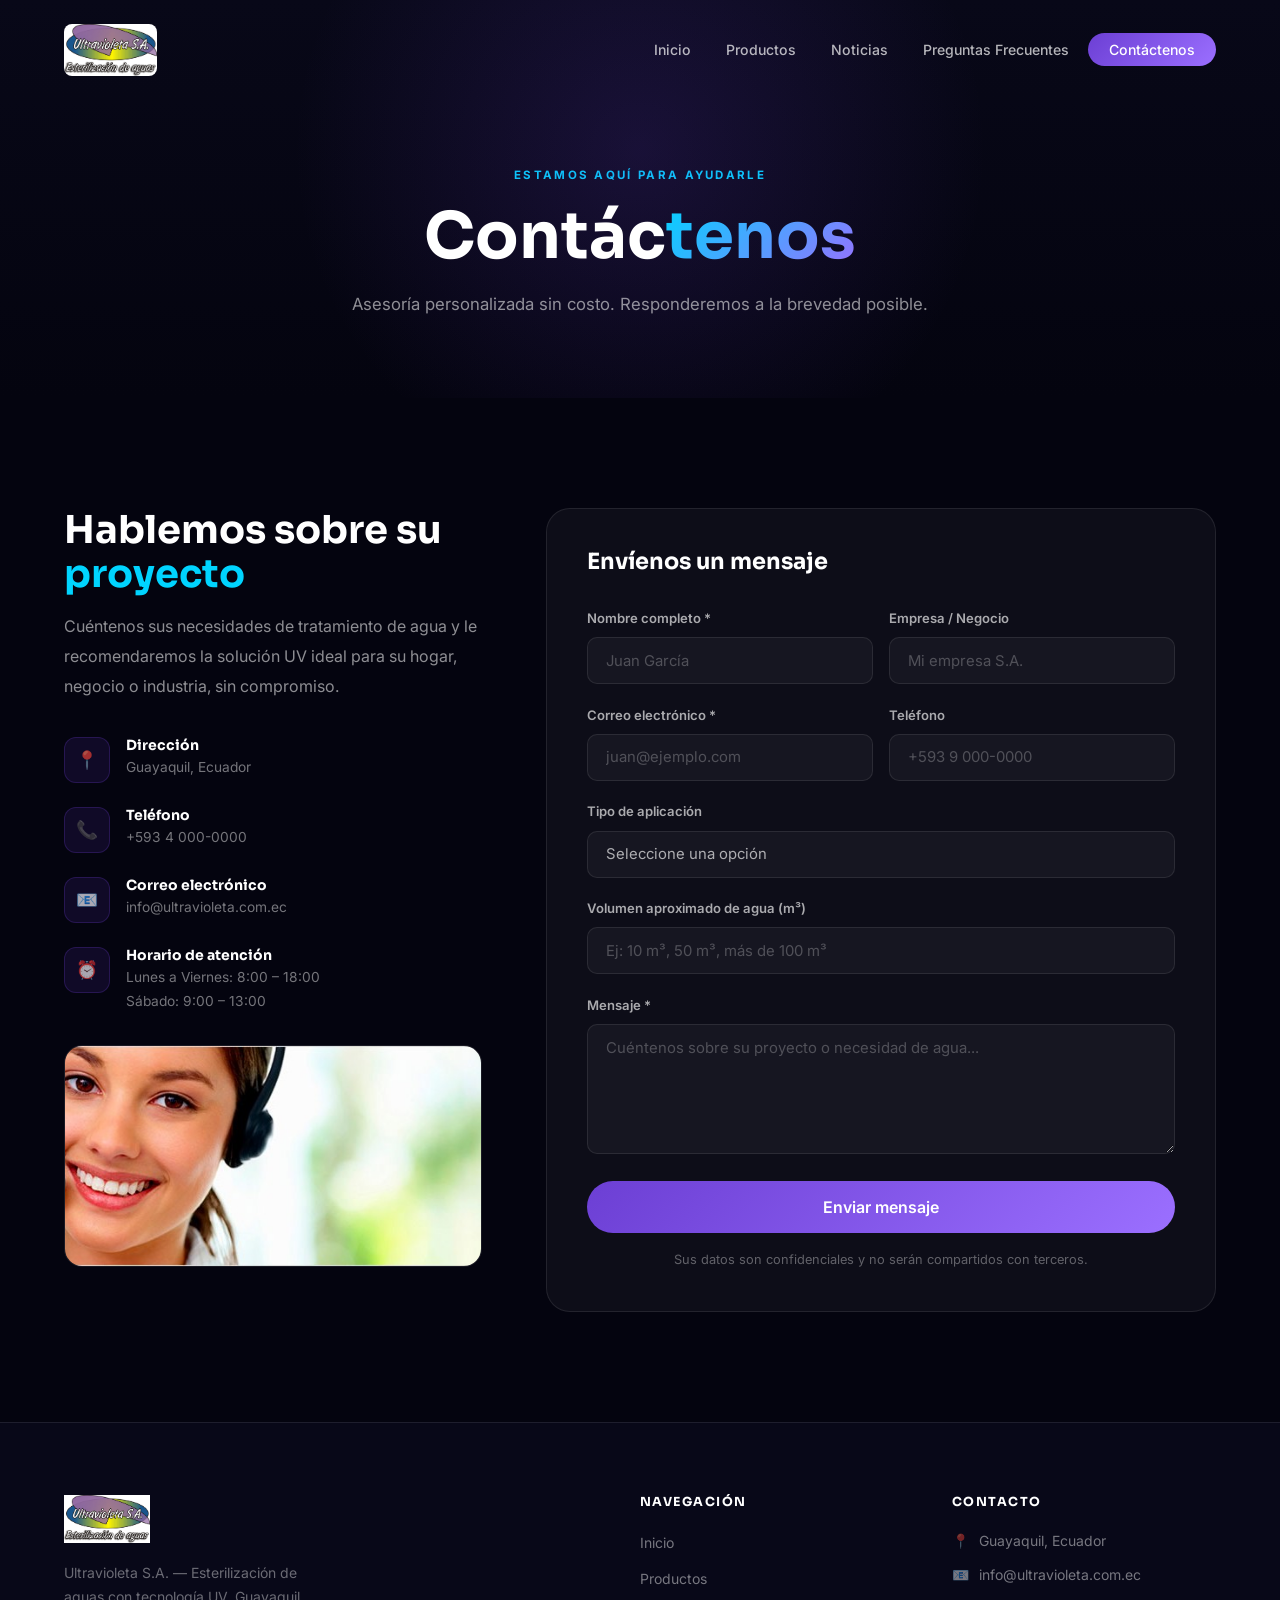
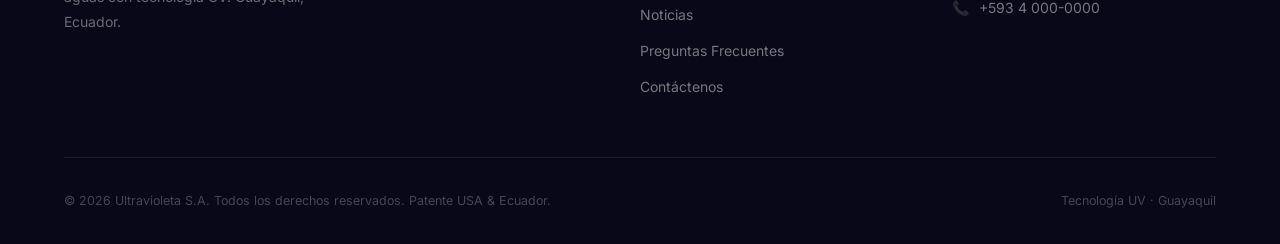
==== contacto.html @ 4f5aa2b0 "Logo: reemplazar gif por LOGO ULTRAVIOLETA.jpeg en todas las páginas" ====
<!DOCTYPE html>
<html lang="es">
<head>
  <meta charset="UTF-8">
  <meta name="viewport" content="width=device-width, initial-scale=1.0">
  <title>Contáctenos — Ultravioleta S.A.</title>
  <meta name="description" content="Contáctenos para asesoría personalizada sobre esterilización UV de aguas. Ultravioleta S.A., Guayaquil, Ecuador.">
  <link rel="preconnect" href="https://fonts.googleapis.com">
  <link rel="preconnect" href="https://fonts.gstatic.com" crossorigin>
  <link href="https://fonts.googleapis.com/css2?family=Sora:wght@300;400;600;700;800&family=Inter:wght@300;400;500;600&display=swap" rel="stylesheet">
  <link rel="stylesheet" href="css/estilos.css">
</head>
<body>

  <!-- NAVBAR -->
  <nav class="navbar" id="navbar">
    <div class="nav-inner">
      <a href="index.html" class="nav-logo">
        <img src="imagenes/LOGO ULTRAVIOLETA.jpeg" alt="Ultravioleta S.A.">
      </a>
      <button class="hamburguesa" id="hamburguesa" aria-label="Abrir menú">
        <span></span><span></span><span></span>
      </button>
      <ul class="nav-links" id="nav-links">
        <li><a href="index.html">Inicio</a></li>
        <li><a href="productos.html">Productos</a></li>
        <li><a href="noticias.html">Noticias</a></li>
        <li><a href="preguntas-frecuentes.html">Preguntas Frecuentes</a></li>
        <li><a href="contacto.html" class="nav-cta">Contáctenos</a></li>
      </ul>
    </div>
  </nav>

  <!-- ENCABEZADO -->
  <header class="encabezado-pagina">
    <span class="etiqueta">Estamos aquí para ayudarle</span>
    <h1>Contác<span class="acento-uv">tenos</span></h1>
    <p>Asesoría personalizada sin costo. Responderemos a la brevedad posible.</p>
  </header>

  <!-- CONTACTO -->
  <section class="seccion-pad" style="background:var(--negro);">
    <div class="contenedor">
      <div class="grid-contacto">

        <!-- Info de contacto -->
        <div class="info-contacto revelar-izq">
          <h2>Hablemos sobre su<br><span class="acento">proyecto</span></h2>
          <p>
            Cuéntenos sus necesidades de tratamiento de agua y le recomendaremos
            la solución UV ideal para su hogar, negocio o industria, sin compromiso.
          </p>

          <div class="dato-contacto">
            <div class="dato-icono">📍</div>
            <div class="dato-texto">
              <h4>Dirección</h4>
              <p>Guayaquil, Ecuador</p>
            </div>
          </div>

          <div class="dato-contacto">
            <div class="dato-icono">📞</div>
            <div class="dato-texto">
              <h4>Teléfono</h4>
              <p>+593 4 000-0000</p>
            </div>
          </div>

          <div class="dato-contacto">
            <div class="dato-icono">📧</div>
            <div class="dato-texto">
              <h4>Correo electrónico</h4>
              <p>info@ultravioleta.com.ec</p>
            </div>
          </div>

          <div class="dato-contacto">
            <div class="dato-icono">⏰</div>
            <div class="dato-texto">
              <h4>Horario de atención</h4>
              <p>Lunes a Viernes: 8:00 – 18:00<br>Sábado: 9:00 – 13:00</p>
            </div>
          </div>

          <!-- Imagen ambiental -->
          <div style="margin-top:2rem;border-radius:var(--radio);overflow:hidden;border:1px solid var(--borde);">
            <img src="imagenes/Contactenos.jpg" alt="Ultravioleta S.A. Contacto" style="width:100%;height:220px;object-fit:cover;">
          </div>
        </div>

        <!-- Formulario -->
        <div class="formulario-contacto revelar-der">
          <h3>Envíenos un mensaje</h3>
          <form id="formulario-contacto">

            <div class="fila-doble">
              <div class="grupo-campo">
                <label for="nombre">Nombre completo *</label>
                <input type="text" id="nombre" name="nombre" placeholder="Juan García" required>
              </div>
              <div class="grupo-campo">
                <label for="empresa">Empresa / Negocio</label>
                <input type="text" id="empresa" name="empresa" placeholder="Mi empresa S.A.">
              </div>
            </div>

            <div class="fila-doble">
              <div class="grupo-campo">
                <label for="correo">Correo electrónico *</label>
                <input type="email" id="correo" name="correo" placeholder="juan@ejemplo.com" required>
              </div>
              <div class="grupo-campo">
                <label for="telefono">Teléfono</label>
                <input type="tel" id="telefono" name="telefono" placeholder="+593 9 000-0000">
              </div>
            </div>

            <div class="grupo-campo">
              <label for="tipo">Tipo de aplicación</label>
              <select id="tipo" name="tipo">
                <option value="" disabled selected>Seleccione una opción</option>
                <option value="residencial">Residencial / Hogar</option>
                <option value="comercial">Comercial / Negocio</option>
                <option value="industrial">Industrial / Fábrica</option>
                <option value="acuacultura">Acuacultura / Granjas</option>
                <option value="hospital">Hospital / Salud</option>
                <option value="otro">Otro</option>
              </select>
            </div>

            <div class="grupo-campo">
              <label for="volumen">Volumen aproximado de agua (m³)</label>
              <input type="text" id="volumen" name="volumen" placeholder="Ej: 10 m³, 50 m³, más de 100 m³">
            </div>

            <div class="grupo-campo">
              <label for="mensaje">Mensaje *</label>
              <textarea id="mensaje" name="mensaje" placeholder="Cuéntenos sobre su proyecto o necesidad de agua..." required></textarea>
            </div>

            <button type="submit" class="btn-primario" style="width:100%;justify-content:center;font-size:1rem;padding:1rem;">
              Enviar mensaje
            </button>

            <p class="aviso-form">
              Sus datos son confidenciales y no serán compartidos con terceros.
            </p>

          </form>
        </div>

      </div>
    </div>
  </section>

  <!-- PIE DE PÁGINA -->
  <footer class="pie-pagina">
    <div class="contenedor">
      <div class="grid-pie">
        <div class="pie-marca">
          <img src="imagenes/LOGO ULTRAVIOLETA.jpeg" alt="Logo Ultravioleta S.A.">
          <p>Ultravioleta S.A. — Esterilización de aguas con tecnología UV. Guayaquil, Ecuador.</p>
        </div>
        <div class="pie-seccion">
          <h4>Navegación</h4>
          <ul>
            <li><a href="index.html">Inicio</a></li>
            <li><a href="productos.html">Productos</a></li>
            <li><a href="noticias.html">Noticias</a></li>
            <li><a href="preguntas-frecuentes.html">Preguntas Frecuentes</a></li>
            <li><a href="contacto.html">Contáctenos</a></li>
          </ul>
        </div>
        <div class="pie-seccion">
          <h4>Contacto</h4>
          <div class="dato-pie">📍 <span>Guayaquil, Ecuador</span></div>
          <div class="dato-pie">📧 <span>info@ultravioleta.com.ec</span></div>
          <div class="dato-pie">📞 <span>+593 4 000-0000</span></div>
        </div>
      </div>
      <div class="pie-fondo">
        <p>© <span id="anio"></span> Ultravioleta S.A. Todos los derechos reservados. Patente USA &amp; Ecuador.</p>
        <p>Tecnología UV · Guayaquil</p>
      </div>
    </div>
  </footer>

  <script src="js/principal.js"></script>
</body>
</html>
---- css/estilos.css ----
/* ============================================
   ULTRAVIOLETA S.A. — ESTILOS PRINCIPALES
   ============================================ */

@import url('https://fonts.googleapis.com/css2?family=Sora:wght@300;400;600;700;800&family=Inter:wght@300;400;500;600&display=swap');

:root {
  --negro:       #04040f;
  --oscuro:      #080818;
  --uv:          #6C3FD4;
  --uv-claro:    #9B6FFF;
  --cian:        #00D4FF;
  --cian-suave:  rgba(0,212,255,0.15);
  --blanco:      #ffffff;
  --texto:       rgba(255,255,255,0.65);
  --vidrio:      rgba(255,255,255,0.04);
  --vidrio-2:    rgba(255,255,255,0.08);
  --borde:       rgba(255,255,255,0.09);
  --borde-2:     rgba(255,255,255,0.15);
  --radio:       18px;
  --t:           0.35s cubic-bezier(0.4,0,0.2,1);
}

*,*::before,*::after { box-sizing:border-box; margin:0; padding:0; }
html { scroll-behavior:smooth; }
body {
  font-family:'Inter',system-ui,sans-serif;
  background:var(--negro);
  color:var(--texto);
  overflow-x:hidden;
  line-height:1.7;
}
img { max-width:100%; height:auto; display:block; }
a { text-decoration:none; color:inherit; }
ul { list-style:none; }
button { font-family:inherit; }

h1,h2,h3,h4 {
  font-family:'Sora',sans-serif;
  color:var(--blanco);
  line-height:1.15;
}

/* ── Utilidades ── */
.contenedor { width:90%; max-width:1200px; margin:0 auto; }
.seccion-pad { padding:110px 0; }
.texto-centro { text-align:center; }

.etiqueta {
  display:inline-block;
  font-size:.72rem; font-weight:700;
  letter-spacing:.2em; text-transform:uppercase;
  color:var(--cian);
  margin-bottom:.9rem;
}

.acento { color:var(--cian); }
.acento-uv {
  background:linear-gradient(135deg,var(--cian),var(--uv-claro));
  -webkit-background-clip:text; -webkit-text-fill-color:transparent;
  background-clip:text;
}

/* ── Botones ── */
.btn-primario {
  display:inline-flex; align-items:center; gap:.5rem;
  background:linear-gradient(135deg,var(--uv),var(--uv-claro));
  color:#fff; padding:.9rem 2rem; border-radius:50px;
  font-weight:600; font-size:.95rem;
  transition:var(--t); border:none; cursor:pointer;
  box-shadow:0 4px 20px rgba(108,63,212,0);
}
.btn-primario:hover {
  transform:translateY(-2px);
  box-shadow:0 8px 32px rgba(108,63,212,.5);
}
.btn-secundario {
  display:inline-flex; align-items:center; gap:.5rem;
  background:transparent; color:var(--blanco);
  padding:.9rem 2rem; border-radius:50px;
  font-weight:600; font-size:.95rem;
  transition:var(--t);
  border:1.5px solid rgba(255,255,255,.25);
}
.btn-secundario:hover { border-color:var(--cian); color:var(--cian); transform:translateY(-2px); }
.btn-contorno {
  display:inline-flex; align-items:center; gap:.5rem;
  color:var(--cian); padding:.7rem 1.5rem; border-radius:50px;
  font-weight:600; font-size:.9rem;
  transition:var(--t); border:1.5px solid var(--cian);
}
.btn-contorno:hover { background:var(--cian); color:var(--negro); }

/* ══════════════════════════════
   NAVBAR
══════════════════════════════ */
.navbar {
  position:fixed; top:0; left:0; right:0; z-index:999;
  padding:1.5rem 0; transition:var(--t);
}
.navbar.con-fondo {
  background:rgba(4,4,15,.9);
  backdrop-filter:blur(24px);
  -webkit-backdrop-filter:blur(24px);
  border-bottom:1px solid var(--borde);
  padding:1rem 0;
}
.nav-inner {
  display:flex; align-items:center; justify-content:space-between;
  width:90%; max-width:1200px; margin:0 auto;
}
.nav-logo img { height:52px; width:auto; transition:var(--t); border-radius:8px; }
.nav-logo:hover img { opacity:.85; }

.nav-links { display:flex; align-items:center; gap:.2rem; }
.nav-links li a {
  padding:.5rem 1rem; border-radius:50px;
  font-size:.88rem; font-weight:500;
  color:rgba(255,255,255,.7);
  transition:var(--t);
}
.nav-links li a:hover,
.nav-links li a.activo {
  color:var(--blanco);
  background:var(--vidrio-2);
}
.nav-cta {
  background:linear-gradient(135deg,var(--uv),var(--uv-claro)) !important;
  color:#fff !important; padding:.5rem 1.3rem !important;
  box-shadow:0 0 0 rgba(108,63,212,0);
  transition:var(--t) !important;
}
.nav-cta:hover { box-shadow:0 6px 24px rgba(108,63,212,.5) !important; transform:translateY(-1px); }

.hamburguesa {
  display:none; flex-direction:column; gap:5px;
  background:none; border:none; cursor:pointer; padding:.5rem;
}
.hamburguesa span {
  display:block; width:24px; height:2px;
  background:var(--blanco); border-radius:2px; transition:var(--t);
}
.hamburguesa.abierto span:nth-child(1) { transform:rotate(45deg) translate(5px,5px); }
.hamburguesa.abierto span:nth-child(2) { opacity:0; width:0; }
.hamburguesa.abierto span:nth-child(3) { transform:rotate(-45deg) translate(5px,-5px); }

/* ══════════════════════════════
   HERO
══════════════════════════════ */
.hero {
  position:relative; height:100vh; min-height:700px;
  display:flex; align-items:center; overflow:hidden;
}

/* Video / imagen fondo con Ken Burns */
.hero-fondo {
  position:absolute; inset:0; z-index:0; overflow:hidden;
}
.hero-fondo img {
  width:100%; height:100%; object-fit:cover;
  animation:ken-burns 20s ease-in-out infinite alternate;
  transform-origin:center center;
}
@keyframes ken-burns {
  0%   { transform:scale(1) translate(0,0); }
  100% { transform:scale(1.12) translate(-2%,-2%); }
}

/* Video (si existe) */
.hero-video {
  position:absolute; inset:0; z-index:1;
  width:100%; height:100%; object-fit:cover;
}

.hero-overlay {
  position:absolute; inset:0; z-index:2;
  background:linear-gradient(
    135deg,
    rgba(4,4,15,.88) 0%,
    rgba(108,63,212,.2) 50%,
    rgba(4,4,15,.92) 100%
  );
}

/* Rayos UV animados */
.rayos-uv {
  position:absolute; inset:0; z-index:3;
  overflow:hidden; pointer-events:none;
}
.rayo {
  position:absolute; bottom:0; border-radius:50px;
  animation:rayo-pulso linear infinite;
}
.rayo:nth-child(1){ left:12%;  width:1px; height:65%; background:linear-gradient(to top,transparent,rgba(0,212,255,.25),transparent); animation-duration:5s; animation-delay:0s; }
.rayo:nth-child(2){ left:27%;  width:2px; height:80%; background:linear-gradient(to top,transparent,rgba(155,111,255,.2),transparent); animation-duration:6s; animation-delay:1s; }
.rayo:nth-child(3){ left:43%;  width:1px; height:55%; background:linear-gradient(to top,transparent,rgba(0,212,255,.2),transparent); animation-duration:4.5s; animation-delay:2s; }
.rayo:nth-child(4){ left:62%;  width:2px; height:75%; background:linear-gradient(to top,transparent,rgba(155,111,255,.25),transparent); animation-duration:5.5s; animation-delay:.5s; }
.rayo:nth-child(5){ left:78%;  width:1px; height:60%; background:linear-gradient(to top,transparent,rgba(0,212,255,.2),transparent); animation-duration:6.5s; animation-delay:1.5s; }
.rayo:nth-child(6){ left:90%;  width:1px; height:70%; background:linear-gradient(to top,transparent,rgba(155,111,255,.15),transparent); animation-duration:5s; animation-delay:3s; }

@keyframes rayo-pulso {
  0%,100% { opacity:0; transform:scaleY(.4); }
  50%     { opacity:1; transform:scaleY(1); }
}

/* Círculo glow UV */
.hero-glow {
  position:absolute; z-index:3;
  width:700px; height:700px;
  border-radius:50%;
  background:radial-gradient(circle,rgba(108,63,212,.18),transparent 70%);
  top:50%; right:-10%;
  transform:translateY(-50%);
  animation:glow-pulso 6s ease-in-out infinite;
  pointer-events:none;
}
@keyframes glow-pulso {
  0%,100% { opacity:.6; transform:translateY(-50%) scale(1); }
  50%     { opacity:1;  transform:translateY(-50%) scale(1.1); }
}

.hero-contenido {
  position:relative; z-index:4;
  width:90%; max-width:1200px; margin:0 auto;
  padding-top:80px;
}
.hero-etiqueta {
  display:inline-flex; align-items:center; gap:.5rem;
  background:rgba(0,212,255,.08);
  border:1px solid rgba(0,212,255,.25);
  color:var(--cian); font-size:.75rem; font-weight:700;
  letter-spacing:.18em; text-transform:uppercase;
  padding:.4rem 1.1rem; border-radius:50px;
  margin-bottom:1.5rem;
}
.hero-titulo {
  font-family:'Sora',sans-serif;
  font-size:clamp(3rem,8.5vw,7.5rem);
  font-weight:800; color:var(--blanco);
  line-height:.95; margin-bottom:1.5rem;
  letter-spacing:-.02em;
}
.hero-titulo span { display:block; }
.hero-titulo .linea-2 {
  background:linear-gradient(135deg,var(--cian),var(--uv-claro));
  -webkit-background-clip:text; -webkit-text-fill-color:transparent;
  background-clip:text;
}
.hero-titulo .linea-3 {
  font-size:clamp(1rem,2.5vw,2rem);
  font-weight:300; letter-spacing:.15em;
  -webkit-text-fill-color:rgba(255,255,255,.6);
  color:rgba(255,255,255,.6);
  margin-top:.5rem;
}
.hero-sub {
  font-size:clamp(.95rem,1.8vw,1.15rem);
  color:rgba(255,255,255,.65);
  max-width:520px; margin-bottom:2.5rem; line-height:1.8;
}
.hero-btns { display:flex; gap:1rem; flex-wrap:wrap; }

/* Scroll indicator */
.indicador-scroll {
  position:absolute; bottom:2.5rem; left:50%;
  transform:translateX(-50%); z-index:4;
  display:flex; flex-direction:column; align-items:center; gap:.6rem;
  color:rgba(255,255,255,.35); font-size:.65rem;
  letter-spacing:.18em; text-transform:uppercase;
}
.linea-scroll {
  width:1px; height:56px;
  background:linear-gradient(to bottom,rgba(0,212,255,.7),transparent);
  animation:scroll-animar 2.2s ease-in-out infinite;
}
@keyframes scroll-animar {
  0%   { transform:scaleY(0); transform-origin:top; opacity:0; }
  40%  { transform:scaleY(1); transform-origin:top; opacity:1; }
  60%  { transform:scaleY(1); transform-origin:bottom; opacity:1; }
  100% { transform:scaleY(0); transform-origin:bottom; opacity:0; }
}

/* ══════════════════════════════
   BARRA DE ESTADÍSTICAS
══════════════════════════════ */
.barra-stats {
  background:linear-gradient(90deg,rgba(108,63,212,.12),rgba(0,212,255,.06),rgba(108,63,212,.12));
  border-top:1px solid var(--borde); border-bottom:1px solid var(--borde);
  padding:2.5rem 0;
}
.stats-grid {
  display:grid; grid-template-columns:repeat(4,1fr);
  width:90%; max-width:1200px; margin:0 auto;
}
.stat-item {
  display:flex; flex-direction:column; align-items:center;
  text-align:center; padding:1.25rem;
  border-right:1px solid var(--borde);
}
.stat-item:last-child { border-right:none; }
.stat-num {
  font-family:'Sora',sans-serif; font-size:2.5rem; font-weight:800;
  background:linear-gradient(135deg,var(--cian),var(--uv-claro));
  -webkit-background-clip:text; -webkit-text-fill-color:transparent;
  background-clip:text; line-height:1; margin-bottom:.4rem;
}
.stat-etiqueta { font-size:.75rem; text-transform:uppercase; letter-spacing:.1em; color:rgba(255,255,255,.4); }

/* ══════════════════════════════
   QUÉ ES UV
══════════════════════════════ */
.sobre-uv { background:var(--negro); }
.grid-sobre {
  display:grid; grid-template-columns:1fr 1fr;
  gap:5rem; align-items:center;
}
.sobre-texto h2 { font-size:clamp(2rem,4vw,3rem); margin-bottom:1.5rem; }
.sobre-texto p { color:rgba(255,255,255,.6); margin-bottom:1.1rem; line-height:1.85; }
.sobre-texto .btn-contorno { margin-top:.5rem; }

/* Showcase lámpara */
.visual-lampara { position:relative; display:flex; justify-content:center; }
.lampara-marco {
  position:relative; border-radius:24px; overflow:hidden;
  box-shadow:0 0 80px rgba(108,63,212,.25), 0 0 30px rgba(0,212,255,.1);
}
.lampara-marco img {
  width:100%; max-width:460px;
  border-radius:24px; display:block;
  transition:transform .5s ease;
}
.lampara-marco:hover img { transform:scale(1.03); }
.lampara-brillo {
  position:absolute; inset:0;
  background:radial-gradient(circle at 50% 40%,rgba(0,212,255,.1),transparent 65%);
  animation:brillo 4s ease-in-out infinite;
  pointer-events:none;
}
@keyframes brillo { 0%,100%{opacity:.5} 50%{opacity:1} }
.badge-nm {
  position:absolute; bottom:1.5rem; right:1.5rem;
  background:rgba(4,4,15,.88); backdrop-filter:blur(12px);
  border:1px solid var(--borde-2); color:var(--cian);
  font-family:'Sora',sans-serif; font-size:1.15rem; font-weight:800;
  padding:.8rem 1.25rem; border-radius:14px; text-align:center; line-height:1.3;
}
.badge-nm small {
  display:block; font-family:'Inter',sans-serif;
  font-size:.68rem; font-weight:400; color:rgba(255,255,255,.45);
}

/* ══════════════════════════════
   VENTAJAS
══════════════════════════════ */
.ventajas { background:linear-gradient(180deg,var(--negro),var(--oscuro)); }
.cabecera-seccion { text-align:center; margin-bottom:4rem; }
.cabecera-seccion h2 { font-size:clamp(2rem,4vw,3rem); }
.cabecera-seccion p { color:rgba(255,255,255,.55); margin-top:.75rem; font-size:1rem; max-width:550px; margin-left:auto; margin-right:auto; }

.grid-ventajas { display:grid; grid-template-columns:repeat(3,1fr); gap:1.25rem; }
.tarjeta-v {
  position:relative; overflow:hidden;
  background:var(--vidrio); border:1px solid var(--borde);
  border-radius:var(--radio); padding:2rem;
  transition:var(--t);
}
.tarjeta-v::before {
  content:''; position:absolute; inset:0;
  background:linear-gradient(135deg,rgba(108,63,212,.08),transparent);
  opacity:0; transition:var(--t);
}
.tarjeta-v:hover { transform:translateY(-6px); border-color:rgba(108,63,212,.4); }
.tarjeta-v:hover::before { opacity:1; }
.v-icono { font-size:2rem; margin-bottom:1.1rem; }
.tarjeta-v h3 { font-size:1.05rem; margin-bottom:.6rem; }
.tarjeta-v p { color:rgba(255,255,255,.5); font-size:.875rem; line-height:1.75; }

/* ══════════════════════════════
   APLICACIONES
══════════════════════════════ */
.aplicaciones { position:relative; overflow:hidden; }
.aplic-fondo { position:absolute; inset:0; z-index:0; }
.aplic-fondo img { width:100%; height:100%; object-fit:cover; }
.aplic-fondo::after {
  content:''; position:absolute; inset:0;
  background:rgba(4,4,15,.87);
}
.aplicaciones .contenedor { position:relative; z-index:1; }
.aplicaciones .cabecera-seccion { text-align:left; }
.tags-aplic { display:flex; flex-wrap:wrap; gap:.75rem; margin-top:2.5rem; }
.tags-aplic span {
  background:rgba(255,255,255,.05); border:1px solid rgba(255,255,255,.1);
  color:rgba(255,255,255,.7); padding:.5rem 1.2rem; border-radius:50px;
  font-size:.875rem; transition:var(--t); cursor:default;
}
.tags-aplic span:hover {
  background:rgba(108,63,212,.2); border-color:var(--uv-claro);
  color:var(--blanco);
}

/* ══════════════════════════════
   PRODUCTOS PREVIEW
══════════════════════════════ */
.productos-preview { background:var(--negro); }
.grid-productos { display:grid; grid-template-columns:repeat(3,1fr); gap:1.5rem; }
.tarjeta-prod {
  display:block; background:var(--vidrio); border:1px solid var(--borde);
  border-radius:var(--radio); overflow:hidden; transition:var(--t);
}
.tarjeta-prod:hover {
  transform:translateY(-8px); border-color:rgba(108,63,212,.45);
  box-shadow:0 24px 60px rgba(0,0,0,.4);
}
.prod-imagen { height:230px; overflow:hidden; }
.prod-imagen img { width:100%; height:100%; object-fit:cover; transition:transform .5s ease; }
.tarjeta-prod:hover .prod-imagen img { transform:scale(1.08); }
.prod-info { padding:1.5rem; }
.prod-tag {
  display:inline-block;
  background:linear-gradient(135deg,var(--uv),var(--uv-claro));
  color:#fff; font-size:.68rem; font-weight:700;
  letter-spacing:.1em; text-transform:uppercase;
  padding:.2rem .8rem; border-radius:50px; margin-bottom:.75rem;
}
.prod-info h3 { font-size:1.05rem; margin-bottom:.5rem; }
.prod-info p { color:rgba(255,255,255,.45); font-size:.86rem; }
.prod-flecha {
  display:inline-flex; align-items:center; gap:.3rem;
  color:var(--cian); font-size:.82rem; margin-top:1rem;
  font-weight:600; transition:var(--t);
}
.tarjeta-prod:hover .prod-flecha { gap:.6rem; }

/* ══════════════════════════════
   NOTICIA PREVIEW
══════════════════════════════ */
.noticia-preview { background:var(--oscuro); }
.noticia-tarjeta {
  display:grid; grid-template-columns:1fr 1fr;
  background:var(--vidrio); border:1px solid var(--borde);
  border-radius:24px; overflow:hidden;
  transition:var(--t);
}
.noticia-tarjeta:hover { border-color:rgba(108,63,212,.35); }
.noticia-foto { overflow:hidden; }
.noticia-foto img { width:100%; height:100%; object-fit:cover; transition:transform .6s ease; }
.noticia-tarjeta:hover .noticia-foto img { transform:scale(1.05); }
.noticia-cuerpo { padding:3rem; display:flex; flex-direction:column; justify-content:center; }
.noticia-cuerpo h2 { font-size:clamp(1.5rem,3vw,2.2rem); margin-bottom:1rem; }
.noticia-cuerpo p { color:rgba(255,255,255,.6); line-height:1.85; margin-bottom:1.75rem; }

/* ══════════════════════════════
   CTA
══════════════════════════════ */
.seccion-cta {
  position:relative; padding:120px 0; text-align:center; overflow:hidden;
}
.cta-fondo {
  position:absolute; inset:0;
  background:radial-gradient(ellipse at center,rgba(108,63,212,.25) 0%,rgba(4,4,15,.95) 70%);
}
.cta-fondo::before {
  content:''; position:absolute; inset:0;
  background:linear-gradient(180deg,var(--negro),transparent,var(--negro));
}
.seccion-cta .contenedor { position:relative; z-index:1; }
.seccion-cta h2 { font-size:clamp(2rem,4.5vw,3.5rem); margin-bottom:1rem; }
.seccion-cta p { color:rgba(255,255,255,.6); font-size:1.1rem; margin-bottom:2.5rem; }
.cta-btns { display:flex; gap:1rem; justify-content:center; flex-wrap:wrap; }

/* ══════════════════════════════
   PIE DE PÁGINA
══════════════════════════════ */
.pie-pagina {
  background:var(--oscuro); border-top:1px solid var(--borde);
  padding:4.5rem 0 2rem;
}
.grid-pie {
  display:grid; grid-template-columns:2fr 1fr 1fr;
  gap:3rem; margin-bottom:3rem;
}
.pie-marca img { height:48px; margin-bottom:1.1rem; }
.pie-marca p { color:rgba(255,255,255,.4); font-size:.875rem; line-height:1.75; max-width:270px; }
.pie-seccion h4 {
  color:var(--blanco); font-size:.78rem; font-weight:700;
  letter-spacing:.12em; text-transform:uppercase; margin-bottom:1.25rem;
}
.pie-seccion ul li { margin-bottom:.55rem; }
.pie-seccion ul li a { color:rgba(255,255,255,.45); font-size:.875rem; transition:var(--t); }
.pie-seccion ul li a:hover { color:var(--cian); }
.dato-pie { display:flex; gap:.6rem; color:rgba(255,255,255,.45); font-size:.875rem; margin-bottom:.6rem; }
.pie-fondo {
  border-top:1px solid var(--borde); padding-top:2rem;
  display:flex; justify-content:space-between; align-items:center;
}
.pie-fondo p { color:rgba(255,255,255,.25); font-size:.78rem; }

/* ══════════════════════════════
   ENCABEZADO DE PÁGINAS INTERNAS
══════════════════════════════ */
.encabezado-pagina {
  padding:160px 0 80px;
  background:linear-gradient(180deg,var(--oscuro),var(--negro));
  position:relative; overflow:hidden; text-align:center;
}
.encabezado-pagina::before {
  content:''; position:absolute;
  top:-200px; left:50%; transform:translateX(-50%);
  width:700px; height:700px; border-radius:50%;
  background:radial-gradient(circle,rgba(108,63,212,.18),transparent 70%);
  pointer-events:none;
}
.encabezado-pagina h1 { font-size:clamp(2.5rem,5vw,4.5rem); margin-bottom:1rem; position:relative; z-index:1; }
.encabezado-pagina p { color:rgba(255,255,255,.55); font-size:1.05rem; max-width:600px; margin:0 auto; position:relative; z-index:1; }

/* ══════════════════════════════
   PÁGINA PRODUCTOS
══════════════════════════════ */
.grid-prod-completo { display:grid; grid-template-columns:repeat(3,1fr); gap:1.5rem; }
.tarjeta-prod-full {
  background:var(--vidrio); border:1px solid var(--borde);
  border-radius:var(--radio); overflow:hidden; transition:var(--t);
}
.tarjeta-prod-full:hover { border-color:rgba(108,63,212,.4); transform:translateY(-6px); }
.prod-foto { height:260px; overflow:hidden; }
.prod-foto img { width:100%; height:100%; object-fit:cover; transition:transform .5s ease; }
.tarjeta-prod-full:hover .prod-foto img { transform:scale(1.06); }
.prod-detalle { padding:1.75rem; }
.prod-detalle h3 { font-size:1.15rem; margin-bottom:.6rem; }
.prod-detalle p { color:rgba(255,255,255,.5); font-size:.875rem; line-height:1.75; margin-bottom:1.1rem; }
.especificaciones { margin-bottom:1.25rem; }
.espec-item {
  display:flex; gap:.5rem; align-items:baseline;
  font-size:.82rem; color:rgba(255,255,255,.45); margin-bottom:.35rem;
}
.espec-item strong { color:var(--cian); min-width:90px; flex-shrink:0; }

/* ══════════════════════════════
   PÁGINA NOTICIAS
══════════════════════════════ */
.noticia-destacada {
  display:grid; grid-template-columns:1.2fr 1fr;
  gap:0; border-radius:24px; overflow:hidden;
  border:1px solid var(--borde); margin-bottom:3rem;
  transition:var(--t);
}
.noticia-destacada:hover { border-color:rgba(108,63,212,.35); }
.nd-foto { overflow:hidden; }
.nd-foto img { width:100%; height:100%; object-fit:cover; min-height:400px; transition:transform .6s; }
.noticia-destacada:hover .nd-foto img { transform:scale(1.04); }
.nd-cuerpo {
  background:var(--vidrio); padding:3rem;
  display:flex; flex-direction:column; justify-content:center;
}
.nd-cuerpo .etiqueta { margin-bottom:1rem; }
.nd-cuerpo h2 { font-size:clamp(1.4rem,2.5vw,2rem); margin-bottom:1rem; }
.nd-cuerpo p { color:rgba(255,255,255,.55); line-height:1.85; margin-bottom:1.75rem; }

.grid-noticias { display:grid; grid-template-columns:repeat(3,1fr); gap:1.25rem; }
.tarjeta-noticia {
  background:var(--vidrio); border:1px solid var(--borde);
  border-radius:var(--radio); overflow:hidden; transition:var(--t);
}
.tarjeta-noticia:hover { border-color:rgba(108,63,212,.4); transform:translateY(-5px); }
.nt-foto { height:190px; overflow:hidden; }
.nt-foto img { width:100%; height:100%; object-fit:cover; transition:transform .5s; }
.tarjeta-noticia:hover .nt-foto img { transform:scale(1.07); }
.nt-cuerpo { padding:1.4rem; }
.nt-categoria { font-size:.68rem; font-weight:700; letter-spacing:.15em; text-transform:uppercase; color:var(--cian); margin-bottom:.6rem; }
.nt-cuerpo h3 { font-size:1rem; margin-bottom:.6rem; }
.nt-cuerpo p { color:rgba(255,255,255,.45); font-size:.84rem; line-height:1.7; }

/* ══════════════════════════════
   PÁGINA PREGUNTAS FRECUENTES
══════════════════════════════ */
.lista-faq { max-width:820px; margin:0 auto; }
.faq-item {
  border:1px solid var(--borde); border-radius:var(--radio);
  margin-bottom:1rem; overflow:hidden; transition:border-color var(--t);
}
.faq-item.abierto { border-color:rgba(108,63,212,.5); }
.faq-pregunta {
  width:100%; display:flex; align-items:center; justify-content:space-between;
  padding:1.4rem 1.75rem; background:var(--vidrio); border:none;
  cursor:pointer; text-align:left; color:var(--blanco);
  font-family:'Sora',sans-serif; font-size:.98rem; font-weight:600;
  gap:1rem; transition:background var(--t);
}
.faq-pregunta:hover { background:var(--vidrio-2); }
.faq-icono {
  width:30px; height:30px; border-radius:50%; flex-shrink:0;
  background:rgba(108,63,212,.15); border:1px solid rgba(108,63,212,.35);
  display:flex; align-items:center; justify-content:center;
  color:var(--uv-claro); font-size:1.3rem; line-height:1;
  transition:transform var(--t), background var(--t);
}
.faq-item.abierto .faq-icono { transform:rotate(45deg); background:rgba(108,63,212,.35); }
.faq-respuesta { max-height:0; overflow:hidden; transition:max-height .45s ease; }
.faq-item.abierto .faq-respuesta { max-height:600px; }
.faq-respuesta-cuerpo {
  padding:0 1.75rem 1.75rem;
  color:rgba(255,255,255,.6); line-height:1.85; font-size:.93rem;
}
.faq-respuesta-cuerpo ul { margin-top:.75rem; padding-left:1.25rem; }
.faq-respuesta-cuerpo ul li { list-style:disc; margin-bottom:.4rem; }

/* ══════════════════════════════
   PÁGINA CONTACTO
══════════════════════════════ */
.grid-contacto { display:grid; grid-template-columns:1fr 1.6fr; gap:4rem; align-items:start; }
.info-contacto h2 { font-size:clamp(1.75rem,3vw,2.5rem); margin-bottom:1rem; }
.info-contacto > p { color:rgba(255,255,255,.55); margin-bottom:2.25rem; line-height:1.85; }
.dato-contacto { display:flex; gap:1rem; align-items:flex-start; margin-bottom:1.5rem; }
.dato-icono {
  width:46px; height:46px; border-radius:12px; flex-shrink:0;
  background:rgba(108,63,212,.12); border:1px solid rgba(108,63,212,.25);
  display:flex; align-items:center; justify-content:center; font-size:1.1rem;
}
.dato-texto h4 { color:var(--blanco); font-size:.875rem; margin-bottom:.2rem; }
.dato-texto p { color:rgba(255,255,255,.45); font-size:.86rem; margin:0; }

.formulario-contacto {
  background:var(--vidrio); border:1px solid var(--borde);
  border-radius:24px; padding:2.5rem;
}
.formulario-contacto h3 { font-size:1.4rem; margin-bottom:2rem; }
.grupo-campo { margin-bottom:1.2rem; }
.grupo-campo label {
  display:block; font-size:.82rem; font-weight:600;
  color:rgba(255,255,255,.65); margin-bottom:.5rem;
}
.grupo-campo input,
.grupo-campo select,
.grupo-campo textarea {
  width:100%; background:rgba(255,255,255,.04);
  border:1px solid var(--borde); border-radius:10px;
  padding:.85rem 1.1rem; color:var(--blanco);
  font-family:'Inter',sans-serif; font-size:.93rem;
  transition:var(--t); outline:none; appearance:none;
}
.grupo-campo input::placeholder,
.grupo-campo textarea::placeholder { color:rgba(255,255,255,.25); }
.grupo-campo input:focus,
.grupo-campo select:focus,
.grupo-campo textarea:focus {
  border-color:var(--uv); background:rgba(108,63,212,.07);
  box-shadow:0 0 0 3px rgba(108,63,212,.1);
}
.grupo-campo textarea { resize:vertical; min-height:130px; }
.grupo-campo select { color:var(--texto); }
.grupo-campo select option { background:var(--oscuro); }
.fila-doble { display:grid; grid-template-columns:1fr 1fr; gap:1rem; }
.aviso-form {
  font-size:.8rem; color:rgba(255,255,255,.35);
  text-align:center; margin-top:1rem;
}

/* ══════════════════════════════
   ANIMACIONES REVEAL
══════════════════════════════ */
.revelar {
  opacity:0; transform:translateY(28px);
  transition:opacity .7s ease, transform .7s ease;
}
.revelar.visible { opacity:1; transform:translateY(0); }

.revelar-izq {
  opacity:0; transform:translateX(-36px);
  transition:opacity .8s ease, transform .8s ease;
}
.revelar-izq.visible { opacity:1; transform:translateX(0); }

.revelar-der {
  opacity:0; transform:translateX(36px);
  transition:opacity .8s ease, transform .8s ease;
}
.revelar-der.visible { opacity:1; transform:translateX(0); }

/* ══════════════════════════════
   RESPONSIVE
══════════════════════════════ */
@media (max-width:1024px) {
  .grid-sobre       { grid-template-columns:1fr; gap:3rem; }
  .grid-ventajas    { grid-template-columns:repeat(2,1fr); }
  .grid-productos   { grid-template-columns:repeat(2,1fr); }
  .grid-prod-completo { grid-template-columns:repeat(2,1fr); }
  .grid-noticias    { grid-template-columns:repeat(2,1fr); }
  .noticia-tarjeta  { grid-template-columns:1fr; }
  .noticia-destacada { grid-template-columns:1fr; }
  .nd-foto img      { min-height:280px; }
  .grid-contacto    { grid-template-columns:1fr; }
  .grid-pie         { grid-template-columns:1fr 1fr; }
}

@media (max-width:768px) {
  .nav-links {
    position:fixed; top:0; right:-100%; width:280px; height:100vh;
    background:rgba(4,4,15,.97); backdrop-filter:blur(24px);
    flex-direction:column; align-items:flex-start;
    padding:6rem 1.5rem 2rem; gap:.4rem;
    transition:right var(--t); border-left:1px solid var(--borde);
  }
  .nav-links.abierto { right:0; }
  .nav-links li { width:100%; }
  .nav-links li a { display:block; padding:.8rem 1rem; border-radius:10px; }
  .hamburguesa { display:flex; }

  .stats-grid { grid-template-columns:repeat(2,1fr); }
  .stat-item { border-right:none; border-bottom:1px solid var(--borde); }
  .stat-item:last-child, .stat-item:nth-child(3) { border-bottom:none; }

  .grid-ventajas     { grid-template-columns:1fr; }
  .grid-productos    { grid-template-columns:1fr; }
  .grid-prod-completo { grid-template-columns:1fr; }
  .grid-noticias     { grid-template-columns:1fr; }
  .grid-pie          { grid-template-columns:1fr; }
  .pie-fondo         { flex-direction:column; gap:.5rem; text-align:center; }
  .fila-doble        { grid-template-columns:1fr; }
  .hero-btns         { flex-direction:column; align-items:flex-start; }
  .cta-btns          { flex-direction:column; align-items:center; }
  .seccion-pad       { padding:70px 0; }
}
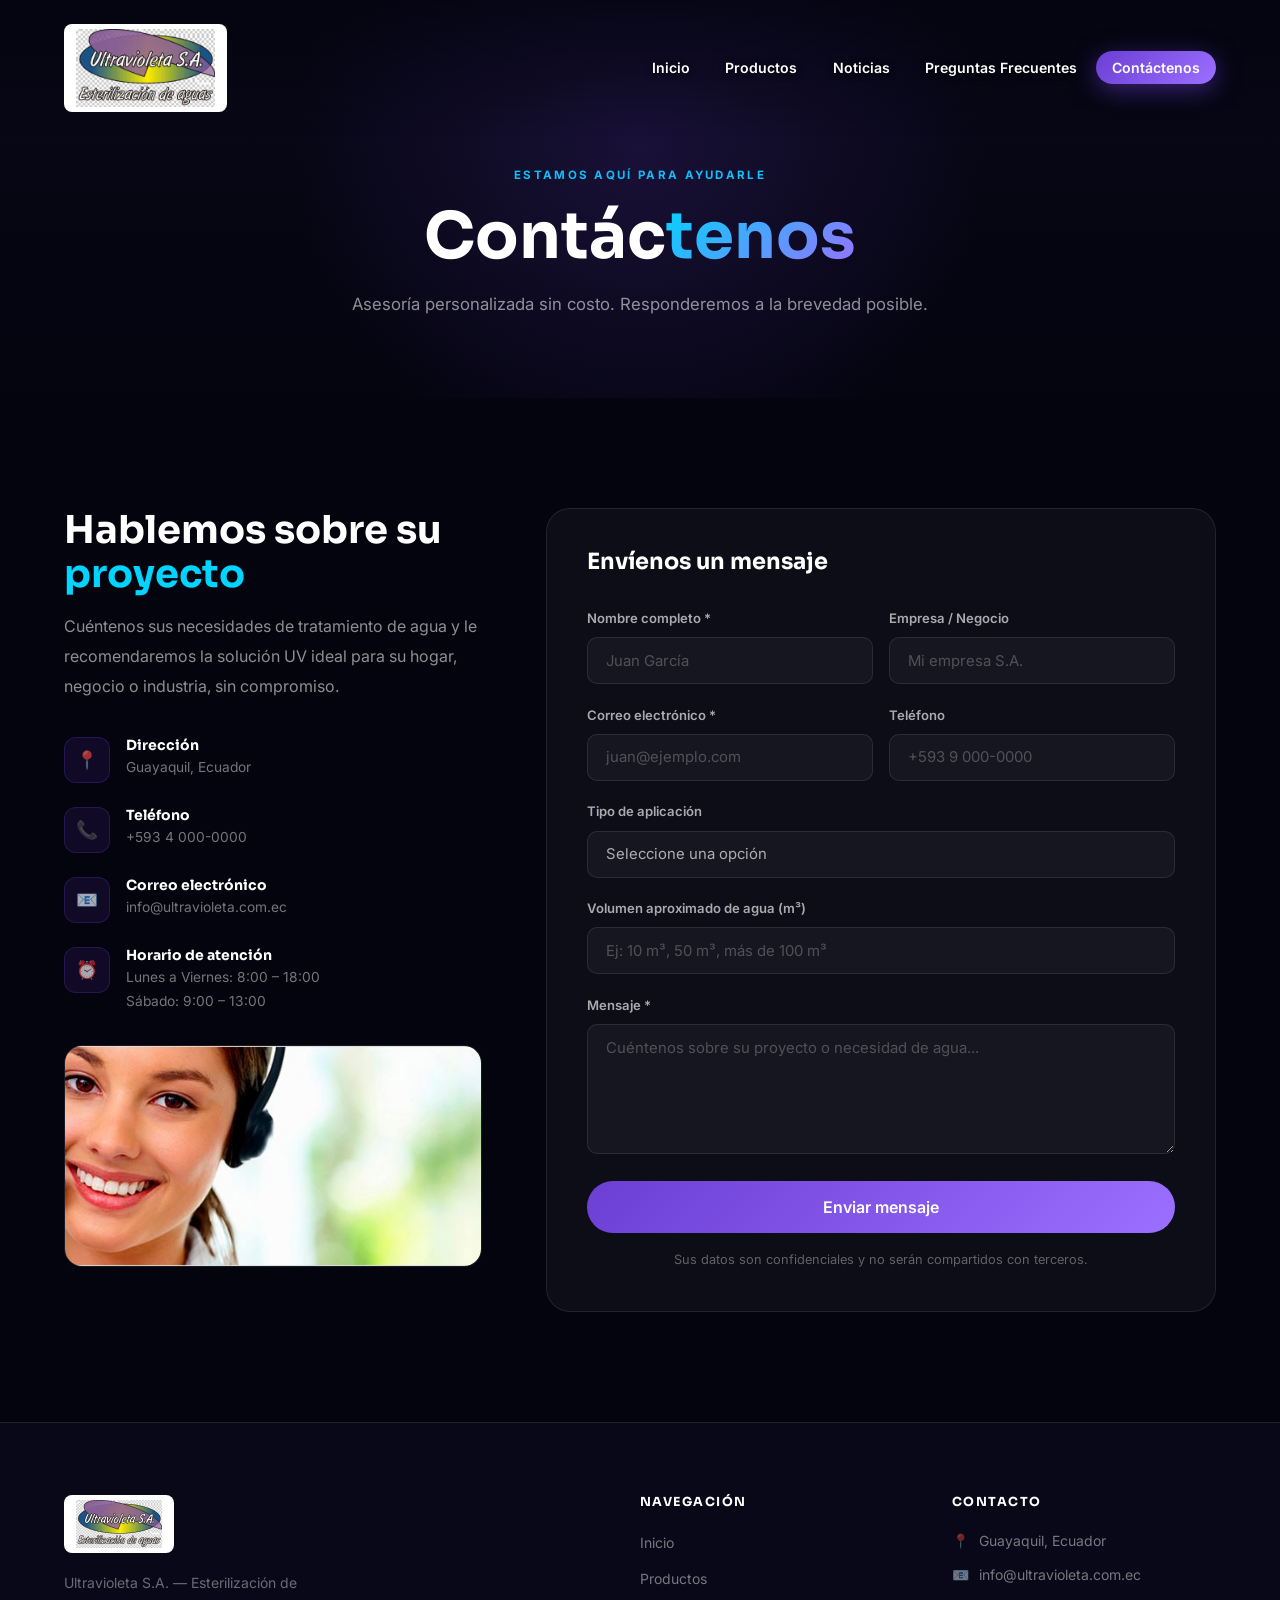
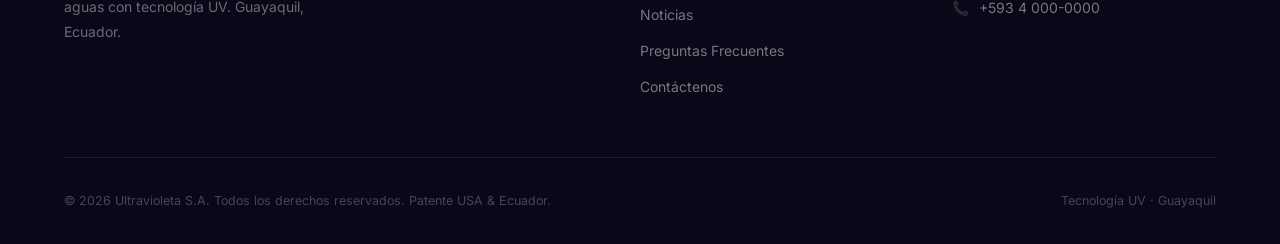
==== commit f7ec4230: "Reemplaza logo JPEG por PNG en todos los archivos Co-Authored-By: Claude Sonnet 4.6 <noreply@anthrop" ====
--- a/contacto.html
+++ b/contacto.html
@@ -16,7 +16,7 @@
   <nav class="navbar" id="navbar">
     <div class="nav-inner">
       <a href="index.html" class="nav-logo">
-        <img src="imagenes/LOGO ULTRAVIOLETA.jpeg" alt="Ultravioleta S.A.">
+        <img src="imagenes/LOGO ULTRAVIOLETA.png" alt="Ultravioleta S.A.">
       </a>
       <button class="hamburguesa" id="hamburguesa" aria-label="Abrir menú">
         <span></span><span></span><span></span>
@@ -159,7 +159,7 @@
     <div class="contenedor">
       <div class="grid-pie">
         <div class="pie-marca">
-          <img src="imagenes/LOGO ULTRAVIOLETA.jpeg" alt="Logo Ultravioleta S.A.">
+          <img src="imagenes/LOGO ULTRAVIOLETA.png" alt="Logo Ultravioleta S.A.">
           <p>Ultravioleta S.A. — Esterilización de aguas con tecnología UV. Guayaquil, Ecuador.</p>
         </div>
         <div class="pie-seccion">
--- a/css/estilos.css
+++ b/css/estilos.css
@@ -96,41 +96,57 @@
 ══════════════════════════════ */
 .navbar {
   position:fixed; top:0; left:0; right:0; z-index:999;
-  padding:1.5rem 0; transition:var(--t);
-}
-.navbar.con-fondo {
-  background:rgba(4,4,15,.9);
-  backdrop-filter:blur(24px);
-  -webkit-backdrop-filter:blur(24px);
-  border-bottom:1px solid var(--borde);
-  padding:1rem 0;
+  padding:1.5rem 0; transition:transform .4s ease, opacity .4s ease;
+  background:linear-gradient(to bottom, rgba(4,4,15,.75) 0%, transparent 100%);
+  transform:translateY(0); opacity:1;
+}
+.navbar.oculto {
+  transform:translateY(-100%);
+  opacity:0;
 }
 .nav-inner {
   display:flex; align-items:center; justify-content:space-between;
   width:90%; max-width:1200px; margin:0 auto;
 }
-.nav-logo img { height:52px; width:auto; transition:var(--t); border-radius:8px; }
+.nav-logo img { height:88px; width:auto; transition:var(--t); border-radius:8px; padding:5px 12px; background:#fff; }
 .nav-logo:hover img { opacity:.85; }
 
 .nav-links { display:flex; align-items:center; gap:.2rem; }
 .nav-links li a {
+  position:relative;
   padding:.5rem 1rem; border-radius:50px;
-  font-size:.88rem; font-weight:500;
-  color:rgba(255,255,255,.7);
-  transition:var(--t);
-}
-.nav-links li a:hover,
+  font-size:.88rem; font-weight:600;
+  color:#fff;
+  text-shadow:0 1px 6px rgba(0,0,0,.8);
+  transition:transform .25s ease, background .25s ease, box-shadow .25s ease;
+}
+.nav-links li a::after {
+  content:''; position:absolute; bottom:4px; left:50%; right:50%;
+  height:2px; border-radius:2px;
+  background:linear-gradient(90deg,var(--cian),var(--uv-claro));
+  transition:left .25s ease, right .25s ease;
+}
+.nav-links li a:hover {
+  transform:translateY(-2px);
+  background:rgba(255,255,255,.1);
+}
+.nav-links li a:hover::after {
+  left:18%; right:18%;
+}
 .nav-links li a.activo {
-  color:var(--blanco);
-  background:var(--vidrio-2);
-}
-.nav-cta {
+  background:linear-gradient(135deg,var(--uv),var(--uv-claro));
+  box-shadow:0 0 14px rgba(108,63,212,.55);
+  text-shadow:none;
+}
+.nav-links li a.activo::after { display:none; }
+.nav-cta { transition:var(--t) !important; }
+.nav-cta:hover { transform:translateY(-2px); }
+.nav-cta.activo {
   background:linear-gradient(135deg,var(--uv),var(--uv-claro)) !important;
-  color:#fff !important; padding:.5rem 1.3rem !important;
-  box-shadow:0 0 0 rgba(108,63,212,0);
-  transition:var(--t) !important;
-}
-.nav-cta:hover { box-shadow:0 6px 24px rgba(108,63,212,.5) !important; transform:translateY(-1px); }
+  color:#fff !important;
+  box-shadow:0 6px 24px rgba(108,63,212,.5) !important;
+  text-shadow:none;
+}
 
 .hamburguesa {
   display:none; flex-direction:column; gap:5px;
@@ -235,7 +251,7 @@
 }
 .hero-titulo {
   font-family:'Sora',sans-serif;
-  font-size:clamp(3rem,8.5vw,7.5rem);
+  font-size:clamp(2rem,5vw,4.5rem);
   font-weight:800; color:var(--blanco);
   line-height:.95; margin-bottom:1.5rem;
   letter-spacing:-.02em;
@@ -479,7 +495,7 @@
   display:grid; grid-template-columns:2fr 1fr 1fr;
   gap:3rem; margin-bottom:3rem;
 }
-.pie-marca img { height:48px; margin-bottom:1.1rem; }
+.pie-marca img { height:58px; width:auto; margin-bottom:1.1rem; border-radius:8px; padding:5px 12px; background:#fff; }
 .pie-marca p { color:rgba(255,255,255,.4); font-size:.875rem; line-height:1.75; max-width:270px; }
 .pie-seccion h4 {
   color:var(--blanco); font-size:.78rem; font-weight:700;
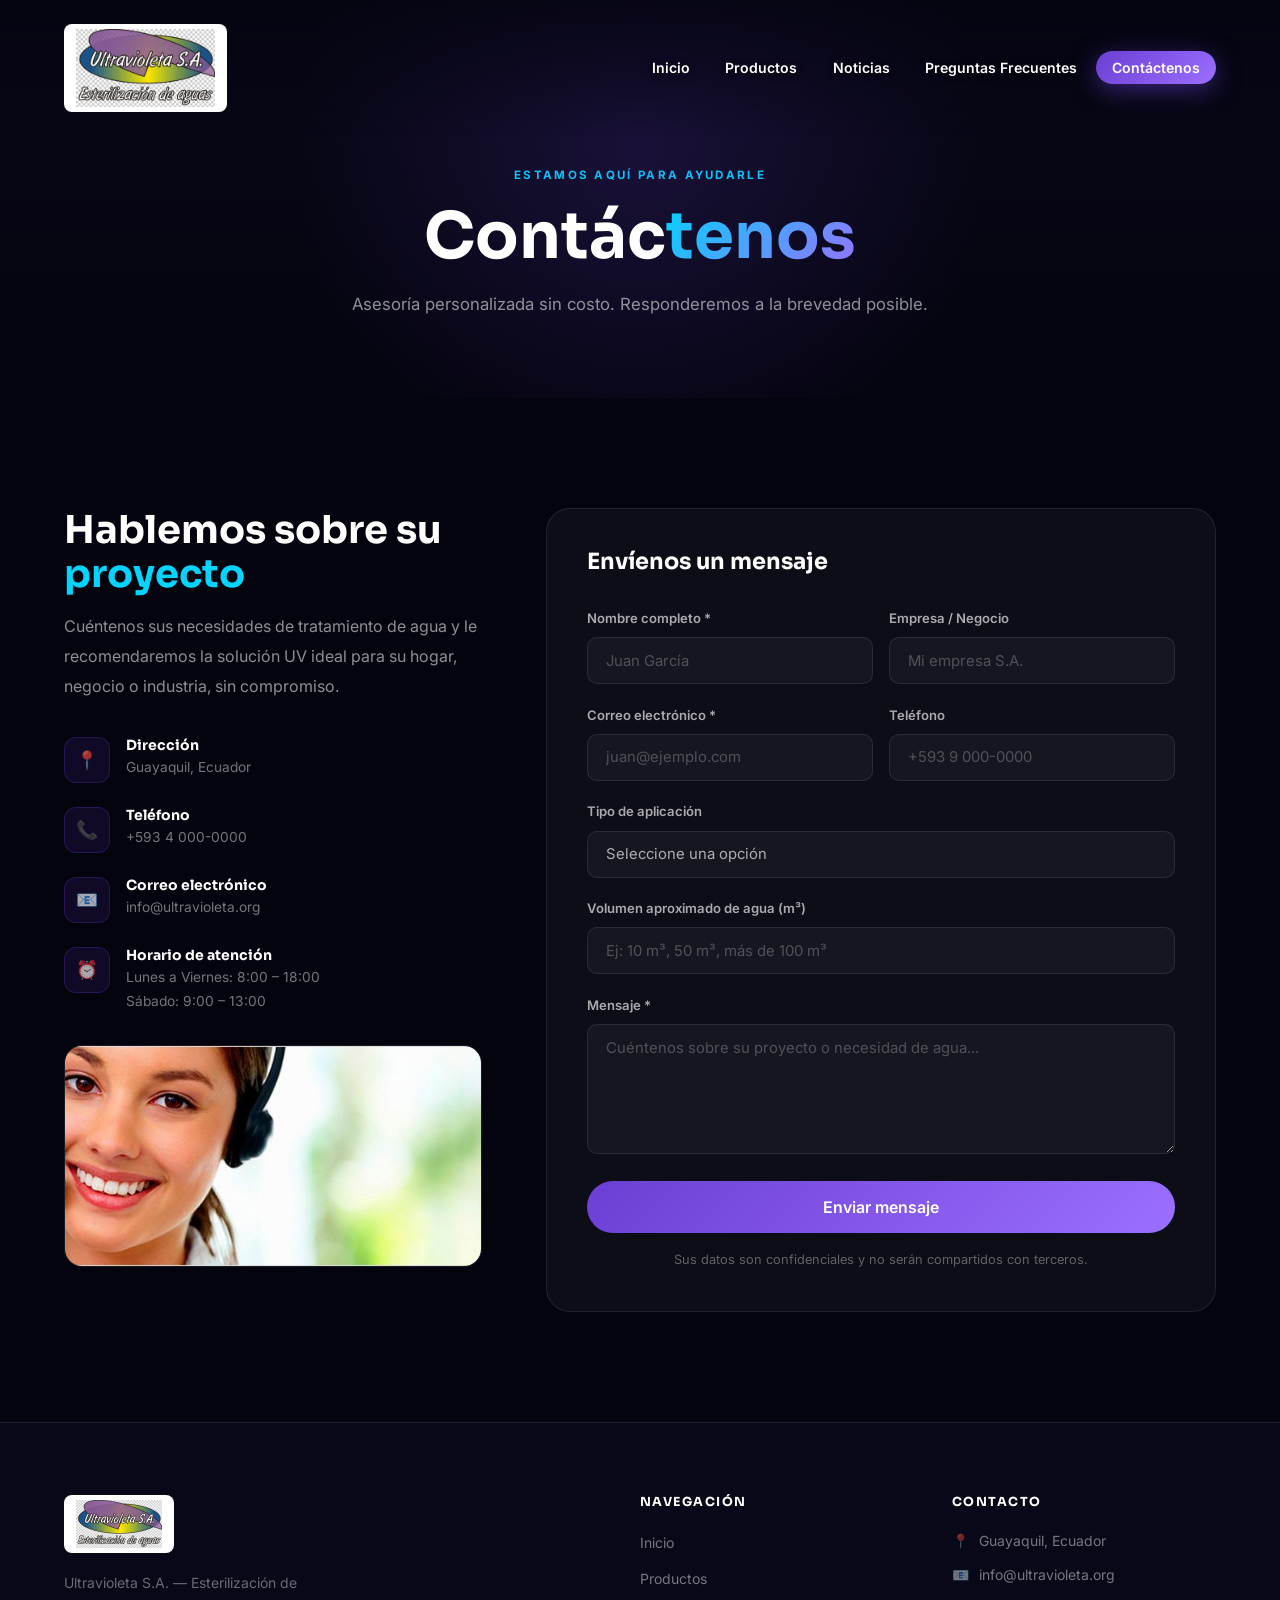
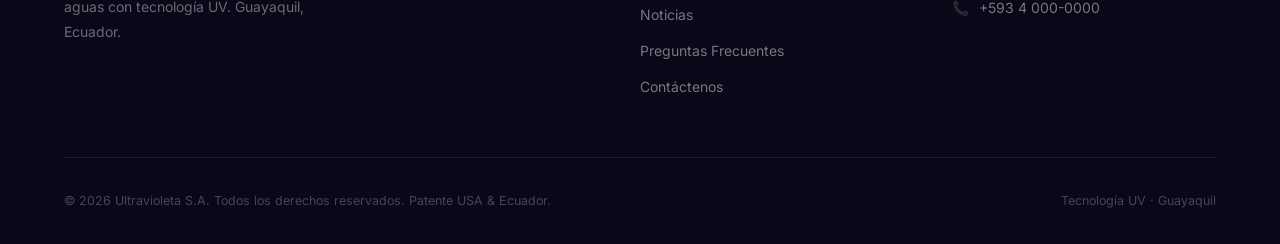
==== commit 3a136563: "Formulario de contacto conectado a send-mail.php - envía a info@ultravioleta.org" ====
--- a/contacto.html
+++ b/contacto.html
@@ -71,7 +71,7 @@
             <div class="dato-icono">📧</div>
             <div class="dato-texto">
               <h4>Correo electrónico</h4>
-              <p>info@ultravioleta.com.ec</p>
+              <p>info@ultravioleta.org</p>
             </div>
           </div>
 
@@ -175,7 +175,7 @@
         <div class="pie-seccion">
           <h4>Contacto</h4>
           <div class="dato-pie">📍 <span>Guayaquil, Ecuador</span></div>
-          <div class="dato-pie">📧 <span>info@ultravioleta.com.ec</span></div>
+          <div class="dato-pie">📧 <span>info@ultravioleta.org</span></div>
           <div class="dato-pie">📞 <span>+593 4 000-0000</span></div>
         </div>
       </div>
@@ -187,5 +187,29 @@
   </footer>
 
   <script src="js/principal.js"></script>
+  <script>
+    document.getElementById('formulario-contacto').addEventListener('submit', function(e) {
+      e.preventDefault();
+      const btn = this.querySelector('button[type="submit"]');
+      btn.disabled = true;
+      btn.textContent = 'Enviando...';
+
+      const data = new FormData(this);
+      fetch('send-mail.php', { method: 'POST', body: data })
+        .then(r => r.json())
+        .then(res => {
+          btn.textContent = res.success ? '✓ Mensaje enviado' : 'Enviar mensaje';
+          btn.style.background = res.success ? 'linear-gradient(135deg,#1a6b3a,#2d9b5c)' : '';
+          btn.disabled = false;
+          alert(res.message);
+          if (res.success) this.reset();
+        })
+        .catch(() => {
+          btn.textContent = 'Enviar mensaje';
+          btn.disabled = false;
+          alert('Error de conexión. Por favor intente nuevamente.');
+        });
+    });
+  </script>
 </body>
 </html>
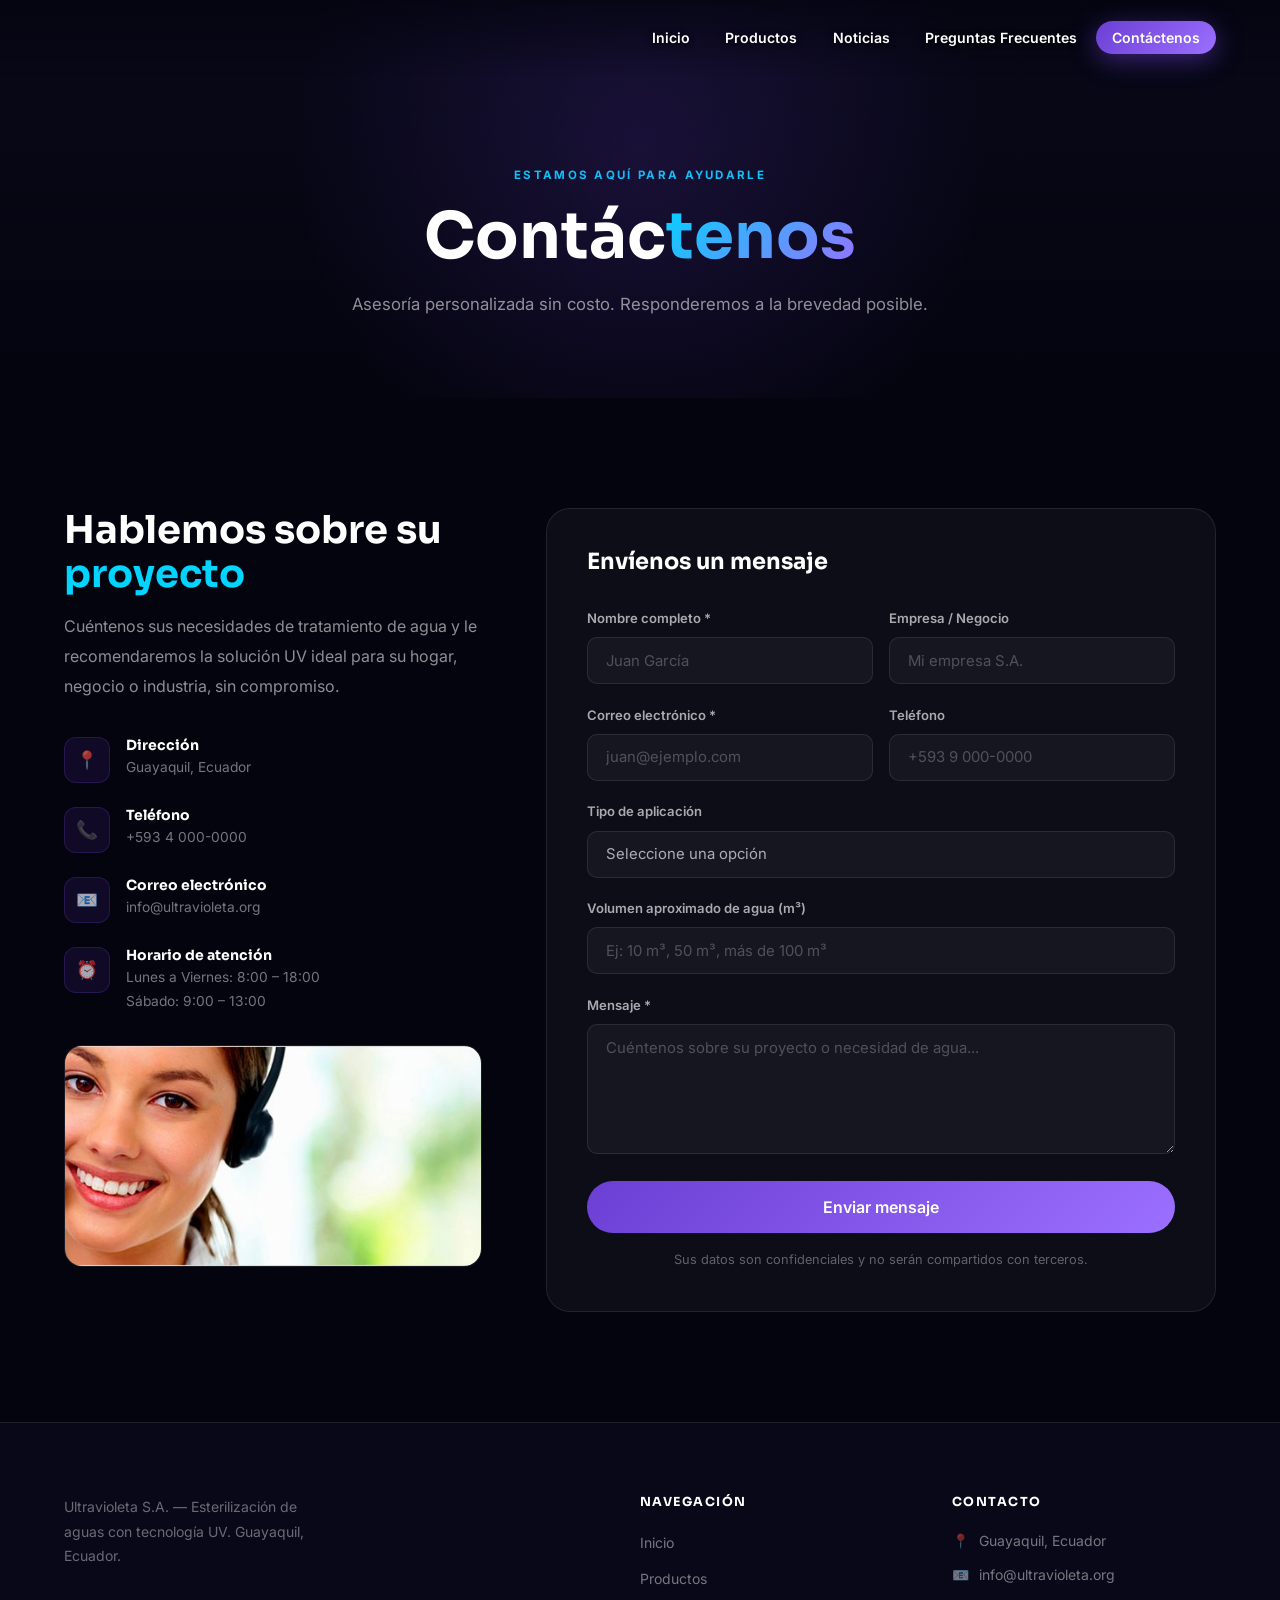
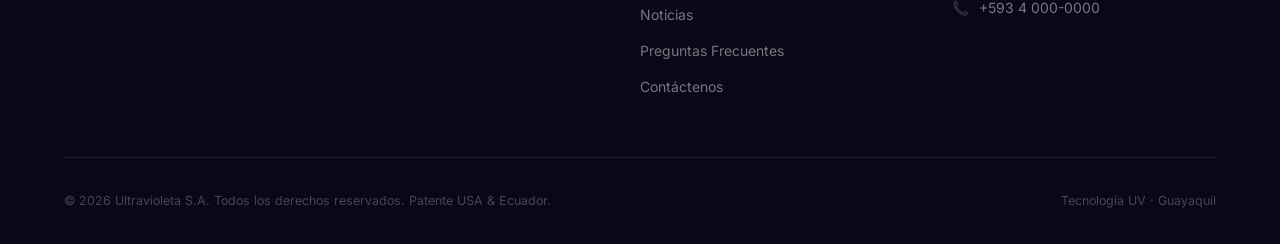
==== commit cfde857b: "Eliminar logo completamente de HTML y archivos" ====
--- a/contacto.html
+++ b/contacto.html
@@ -16,7 +16,6 @@
   <nav class="navbar" id="navbar">
     <div class="nav-inner">
       <a href="index.html" class="nav-logo">
-        <img src="imagenes/LOGO ULTRAVIOLETA.png" alt="Ultravioleta S.A.">
       </a>
       <button class="hamburguesa" id="hamburguesa" aria-label="Abrir menú">
         <span></span><span></span><span></span>
@@ -159,7 +158,6 @@
     <div class="contenedor">
       <div class="grid-pie">
         <div class="pie-marca">
-          <img src="imagenes/LOGO ULTRAVIOLETA.png" alt="Logo Ultravioleta S.A.">
           <p>Ultravioleta S.A. — Esterilización de aguas con tecnología UV. Guayaquil, Ecuador.</p>
         </div>
         <div class="pie-seccion">
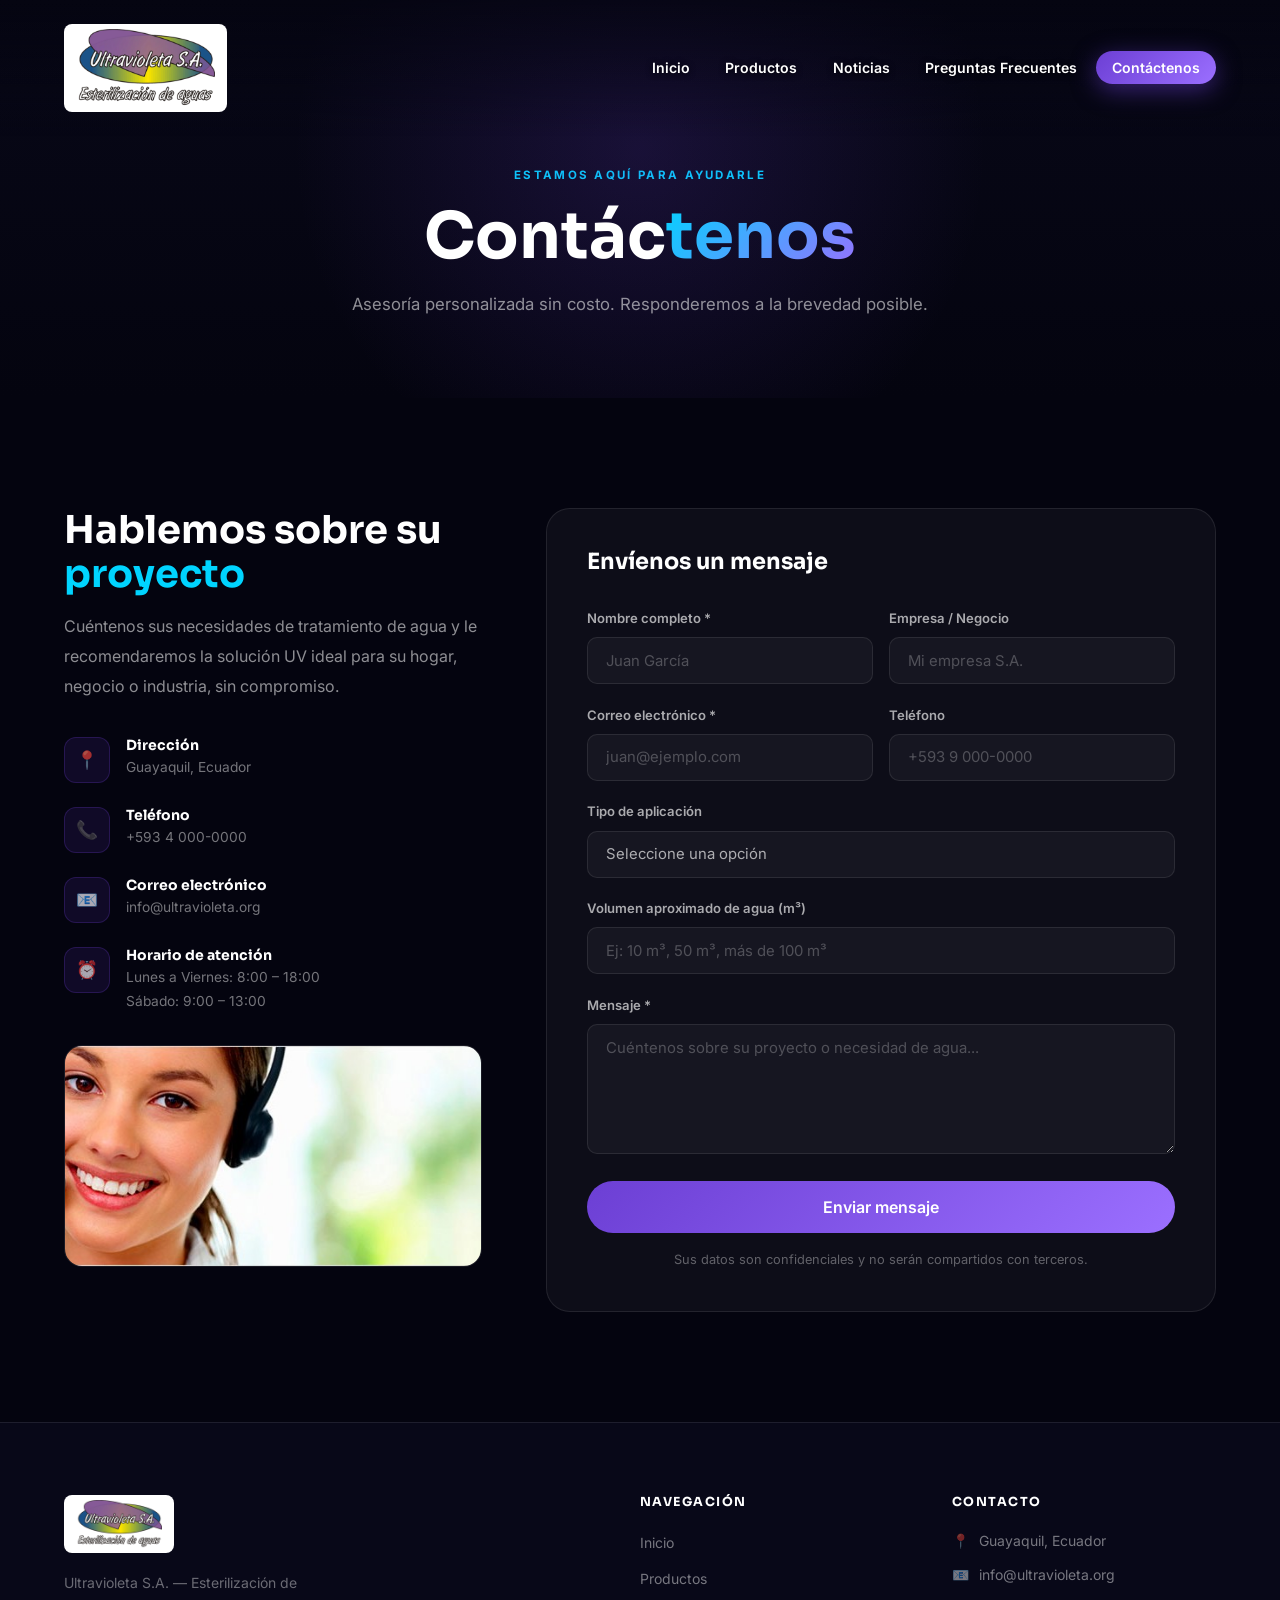
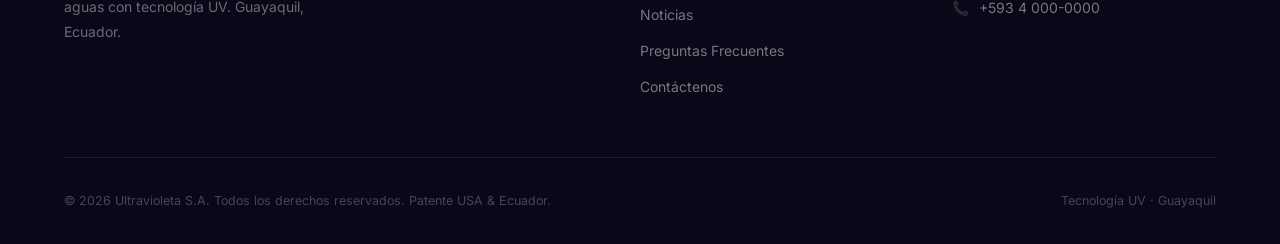
==== commit b581736c: "Agregar logo-ultravioleta.png en navbar y footer de todos los HTML" ====
--- a/contacto.html
+++ b/contacto.html
@@ -16,6 +16,7 @@
   <nav class="navbar" id="navbar">
     <div class="nav-inner">
       <a href="index.html" class="nav-logo">
+        <img src="imagenes/logo-ultravioleta.png" alt="Ultravioleta S.A.">
       </a>
       <button class="hamburguesa" id="hamburguesa" aria-label="Abrir menú">
         <span></span><span></span><span></span>
@@ -158,6 +159,7 @@
     <div class="contenedor">
       <div class="grid-pie">
         <div class="pie-marca">
+          <img src="imagenes/logo-ultravioleta.png" alt="Logo Ultravioleta S.A.">
           <p>Ultravioleta S.A. — Esterilización de aguas con tecnología UV. Guayaquil, Ecuador.</p>
         </div>
         <div class="pie-seccion">
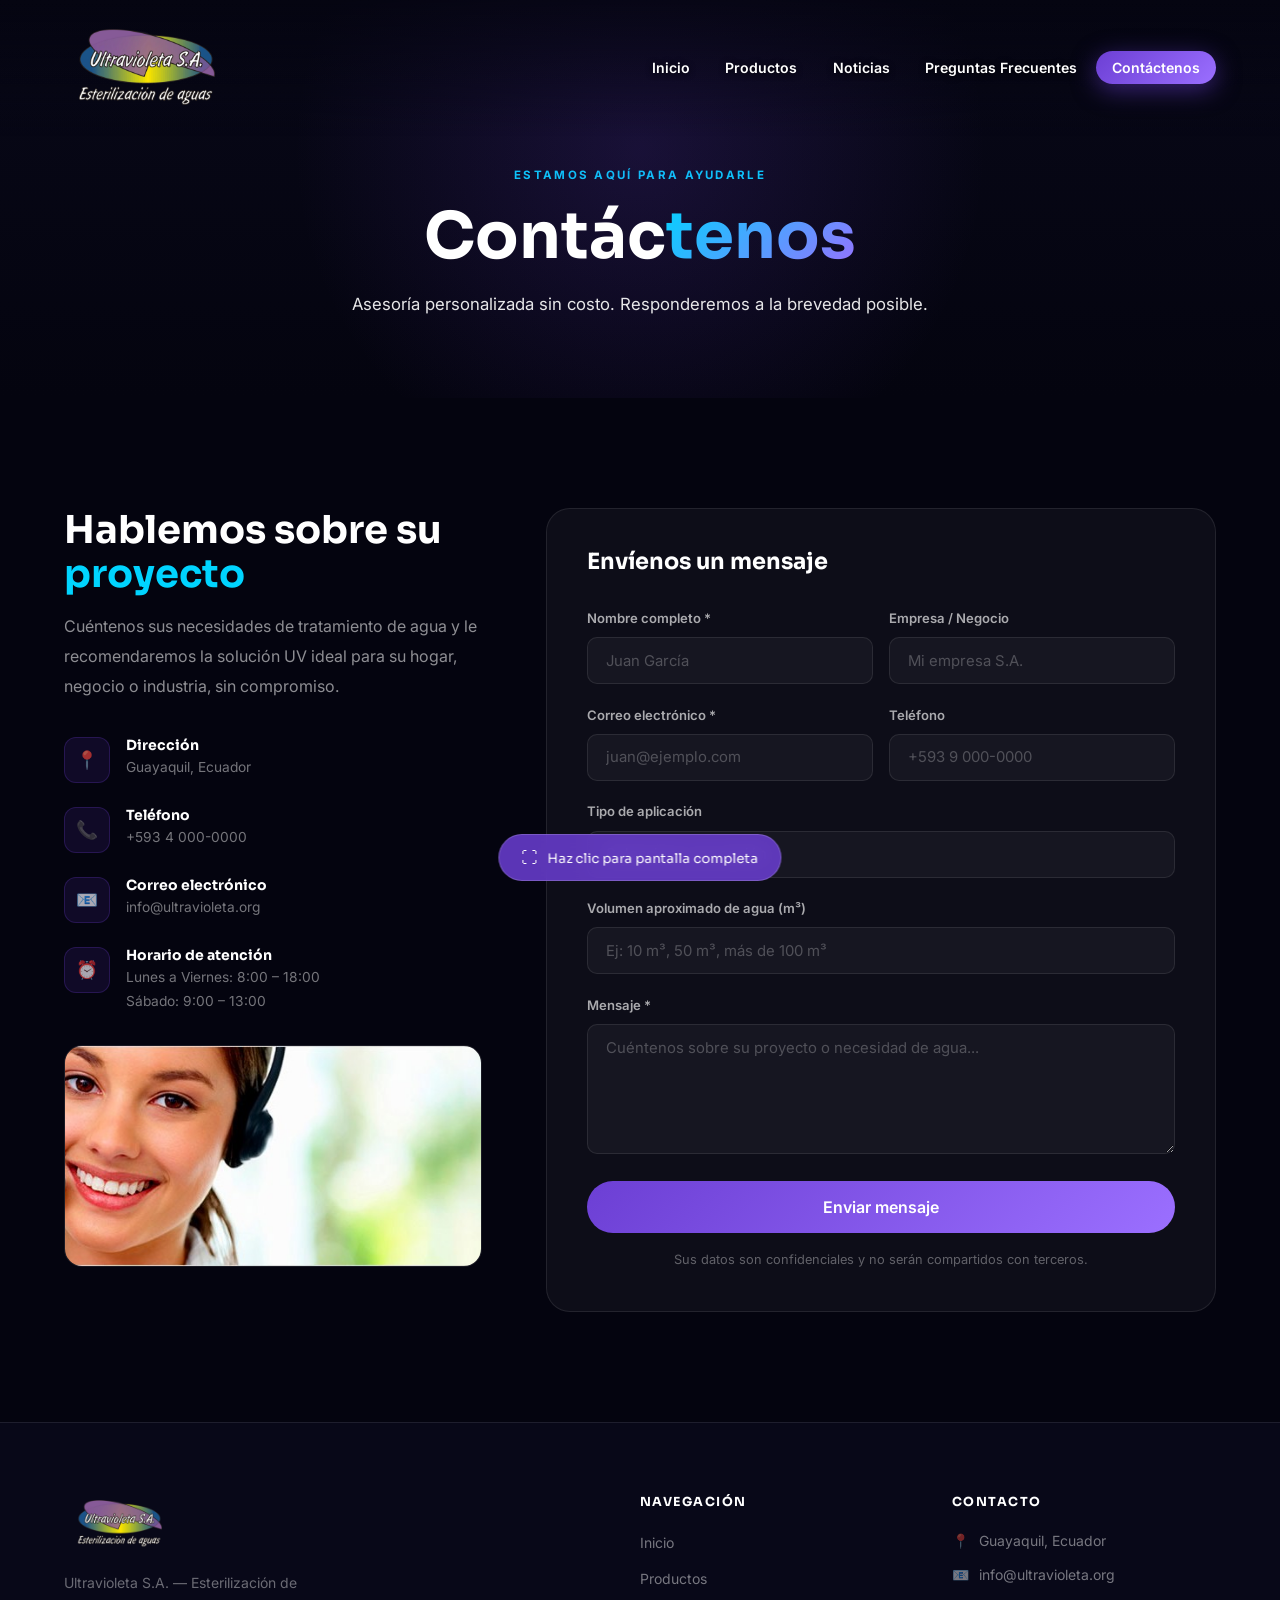
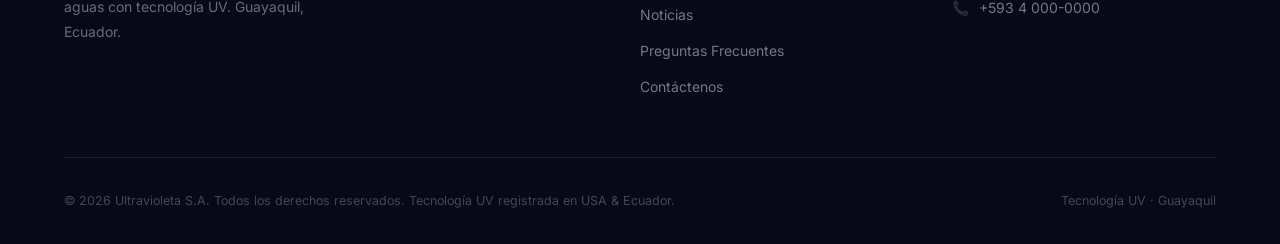
==== commit 308b008b: "Eliminar menciones de patente y tarjeta portada América Economía - Reemplaza "Patente" por "Tecnolog" ====
--- a/contacto.html
+++ b/contacto.html
@@ -180,7 +180,7 @@
         </div>
       </div>
       <div class="pie-fondo">
-        <p>© <span id="anio"></span> Ultravioleta S.A. Todos los derechos reservados. Patente USA &amp; Ecuador.</p>
+        <p>© <span id="anio"></span> Ultravioleta S.A. Todos los derechos reservados. Tecnología UV registrada en USA &amp; Ecuador.</p>
         <p>Tecnología UV · Guayaquil</p>
       </div>
     </div>
--- a/css/estilos.css
+++ b/css/estilos.css
@@ -108,7 +108,7 @@
   display:flex; align-items:center; justify-content:space-between;
   width:90%; max-width:1200px; margin:0 auto;
 }
-.nav-logo img { height:88px; width:auto; transition:var(--t); border-radius:8px; padding:5px 12px; background:#fff; }
+.nav-logo img { height:88px; width:auto; transition:var(--t); border-radius:8px; padding:5px 12px; }
 .nav-logo:hover img { opacity:.85; }
 
 .nav-links { display:flex; align-items:center; gap:.2rem; }
@@ -134,8 +134,9 @@
   left:18%; right:18%;
 }
 .nav-links li a.activo {
-  background:linear-gradient(135deg,var(--uv),var(--uv-claro));
-  box-shadow:0 0 14px rgba(108,63,212,.55);
+  background:linear-gradient(135deg,#865a97,var(--uv-claro));
+  box-shadow:0 0 14px rgba(134,90,151,.55);
+  color:#fff;
   text-shadow:none;
 }
 .nav-links li a.activo::after { display:none; }
@@ -192,9 +193,9 @@
   position:absolute; inset:0; z-index:2;
   background:linear-gradient(
     135deg,
-    rgba(4,4,15,.88) 0%,
-    rgba(108,63,212,.2) 50%,
-    rgba(4,4,15,.92) 100%
+    rgba(4,4,15,.92) 0%,
+    rgba(108,63,212,.35) 50%,
+    rgba(4,4,15,.95) 100%
   );
 }
 
@@ -271,8 +272,9 @@
 }
 .hero-sub {
   font-size:clamp(.95rem,1.8vw,1.15rem);
-  color:rgba(255,255,255,.65);
+  color:rgba(255,255,255,.92);
   max-width:520px; margin-bottom:2.5rem; line-height:1.8;
+  text-shadow:0 2px 8px rgba(0,0,0,.8);
 }
 .hero-btns { display:flex; gap:1rem; flex-wrap:wrap; }
 
@@ -330,6 +332,14 @@
   display:grid; grid-template-columns:1fr 1fr;
   gap:5rem; align-items:center;
 }
+.sobre-texto-full { width:100%; margin-bottom:3rem; }
+.sobre-texto-full h2 { font-size:clamp(2rem,4vw,3rem); margin-bottom:1.5rem; }
+.sobre-texto-full p { color:rgba(255,255,255,.6); margin-bottom:1.1rem; line-height:1.85; }
+.foto-full { width:100%; display:flex; justify-content:center; margin-top:2rem; }
+.foto-card { position:relative; width:750px; max-width:100%; border-radius:16px; overflow:hidden; box-shadow:0 8px 32px rgba(0,0,0,.5); }
+.foto-card img { width:100%; display:block; }
+.foto-card .foto-overlay { position:absolute; bottom:0; left:0; right:0; padding:1rem 1.5rem; background:linear-gradient(transparent, rgba(0,0,0,.75)); }
+.foto-card .foto-overlay span { color:#fff; font-size:1rem; font-weight:600; letter-spacing:.05em; }
 .sobre-texto h2 { font-size:clamp(2rem,4vw,3rem); margin-bottom:1.5rem; }
 .sobre-texto p { color:rgba(255,255,255,.6); margin-bottom:1.1rem; line-height:1.85; }
 .sobre-texto .btn-contorno { margin-top:.5rem; }
@@ -387,7 +397,7 @@
 }
 .tarjeta-v:hover { transform:translateY(-6px); border-color:rgba(108,63,212,.4); }
 .tarjeta-v:hover::before { opacity:1; }
-.v-icono { font-size:2rem; margin-bottom:1.1rem; }
+.v-icono { font-size:2rem; margin-bottom:1.1rem; color:#865a97; }
 .tarjeta-v h3 { font-size:1.05rem; margin-bottom:.6rem; }
 .tarjeta-v p { color:rgba(255,255,255,.5); font-size:.875rem; line-height:1.75; }
 
@@ -495,7 +505,7 @@
   display:grid; grid-template-columns:2fr 1fr 1fr;
   gap:3rem; margin-bottom:3rem;
 }
-.pie-marca img { height:58px; width:auto; margin-bottom:1.1rem; border-radius:8px; padding:5px 12px; background:#fff; }
+.pie-marca img { height:58px; width:auto; margin-bottom:1.1rem; border-radius:8px; padding:5px 12px; }
 .pie-marca p { color:rgba(255,255,255,.4); font-size:.875rem; line-height:1.75; max-width:270px; }
 .pie-seccion h4 {
   color:var(--blanco); font-size:.78rem; font-weight:700;
@@ -527,12 +537,15 @@
   pointer-events:none;
 }
 .encabezado-pagina h1 { font-size:clamp(2.5rem,5vw,4.5rem); margin-bottom:1rem; position:relative; z-index:1; }
-.encabezado-pagina p { color:rgba(255,255,255,.55); font-size:1.05rem; max-width:600px; margin:0 auto; position:relative; z-index:1; }
+.encabezado-pagina p { color:rgba(255,255,255,.9); font-size:1.05rem; max-width:600px; margin:0 auto; position:relative; z-index:1; }
 
 /* ══════════════════════════════
    PÁGINA PRODUCTOS
 ══════════════════════════════ */
-.grid-prod-completo { display:grid; grid-template-columns:repeat(3,1fr); gap:1.5rem; }
+.grid-prod-destacado { grid-template-columns:1fr 1fr; }
+.prod-foto-destacada { height:460px; }
+.grid-faq-intro      { grid-template-columns:1fr 1.4fr; }
+.grid-prod-completo  { display:grid; grid-template-columns:repeat(3,1fr); gap:1.5rem; }
 .tarjeta-prod-full {
   background:var(--vidrio); border:1px solid var(--borde);
   border-radius:var(--radio); overflow:hidden; transition:var(--t);
@@ -735,4 +748,60 @@
   .hero-btns         { flex-direction:column; align-items:flex-start; }
   .cta-btns          { flex-direction:column; align-items:center; }
   .seccion-pad       { padding:70px 0; }
-}
+  .foto-card         { width:100%; }
+  .grid-prod-destacado { grid-template-columns:1fr !important; }
+  .prod-foto-destacada { height:260px; }
+  .grid-faq-intro    { grid-template-columns:1fr !important; }
+}
+
+/* ── Pantalla completa ── */
+#fs-aviso {
+  position: fixed;
+  bottom: 1.2rem;
+  left: 50%;
+  transform: translateX(-50%);
+  background: rgba(108,63,212,0.85);
+  backdrop-filter: blur(10px);
+  color: #fff;
+  font-family: 'Sora', sans-serif;
+  font-size: .82rem;
+  padding: .55rem 1.4rem;
+  border-radius: 50px;
+  border: 1px solid rgba(255,255,255,0.18);
+  cursor: pointer;
+  z-index: 9999;
+  animation: fs-pulso 2.5s ease-in-out infinite;
+  transition: opacity .4s, transform .4s;
+  white-space: nowrap;
+}
+#fs-aviso span { font-size: 1rem; margin-right: .4rem; }
+#fs-aviso.oculto { opacity: 0; pointer-events: none; transform: translateX(-50%) translateY(10px); }
+
+@keyframes fs-pulso {
+  0%,100% { box-shadow: 0 0 0 0 rgba(108,63,212,0.6); }
+  50%      { box-shadow: 0 0 0 8px rgba(108,63,212,0); }
+}
+
+#fs-salir {
+  position: fixed;
+  top: 1rem;
+  right: 1rem;
+  width: 2.4rem;
+  height: 2.4rem;
+  background: rgba(20,0,50,0.75);
+  backdrop-filter: blur(8px);
+  border: 1px solid rgba(255,255,255,0.2);
+  border-radius: 50%;
+  color: #fff;
+  font-size: 1rem;
+  cursor: pointer;
+  z-index: 9999;
+  opacity: 0;
+  pointer-events: none;
+  transition: opacity .3s, background .2s;
+  display: flex;
+  align-items: center;
+  justify-content: center;
+}
+#fs-salir.visible { opacity: 1; pointer-events: all; }
+#fs-salir:hover { background: rgba(108,63,212,0.85); }
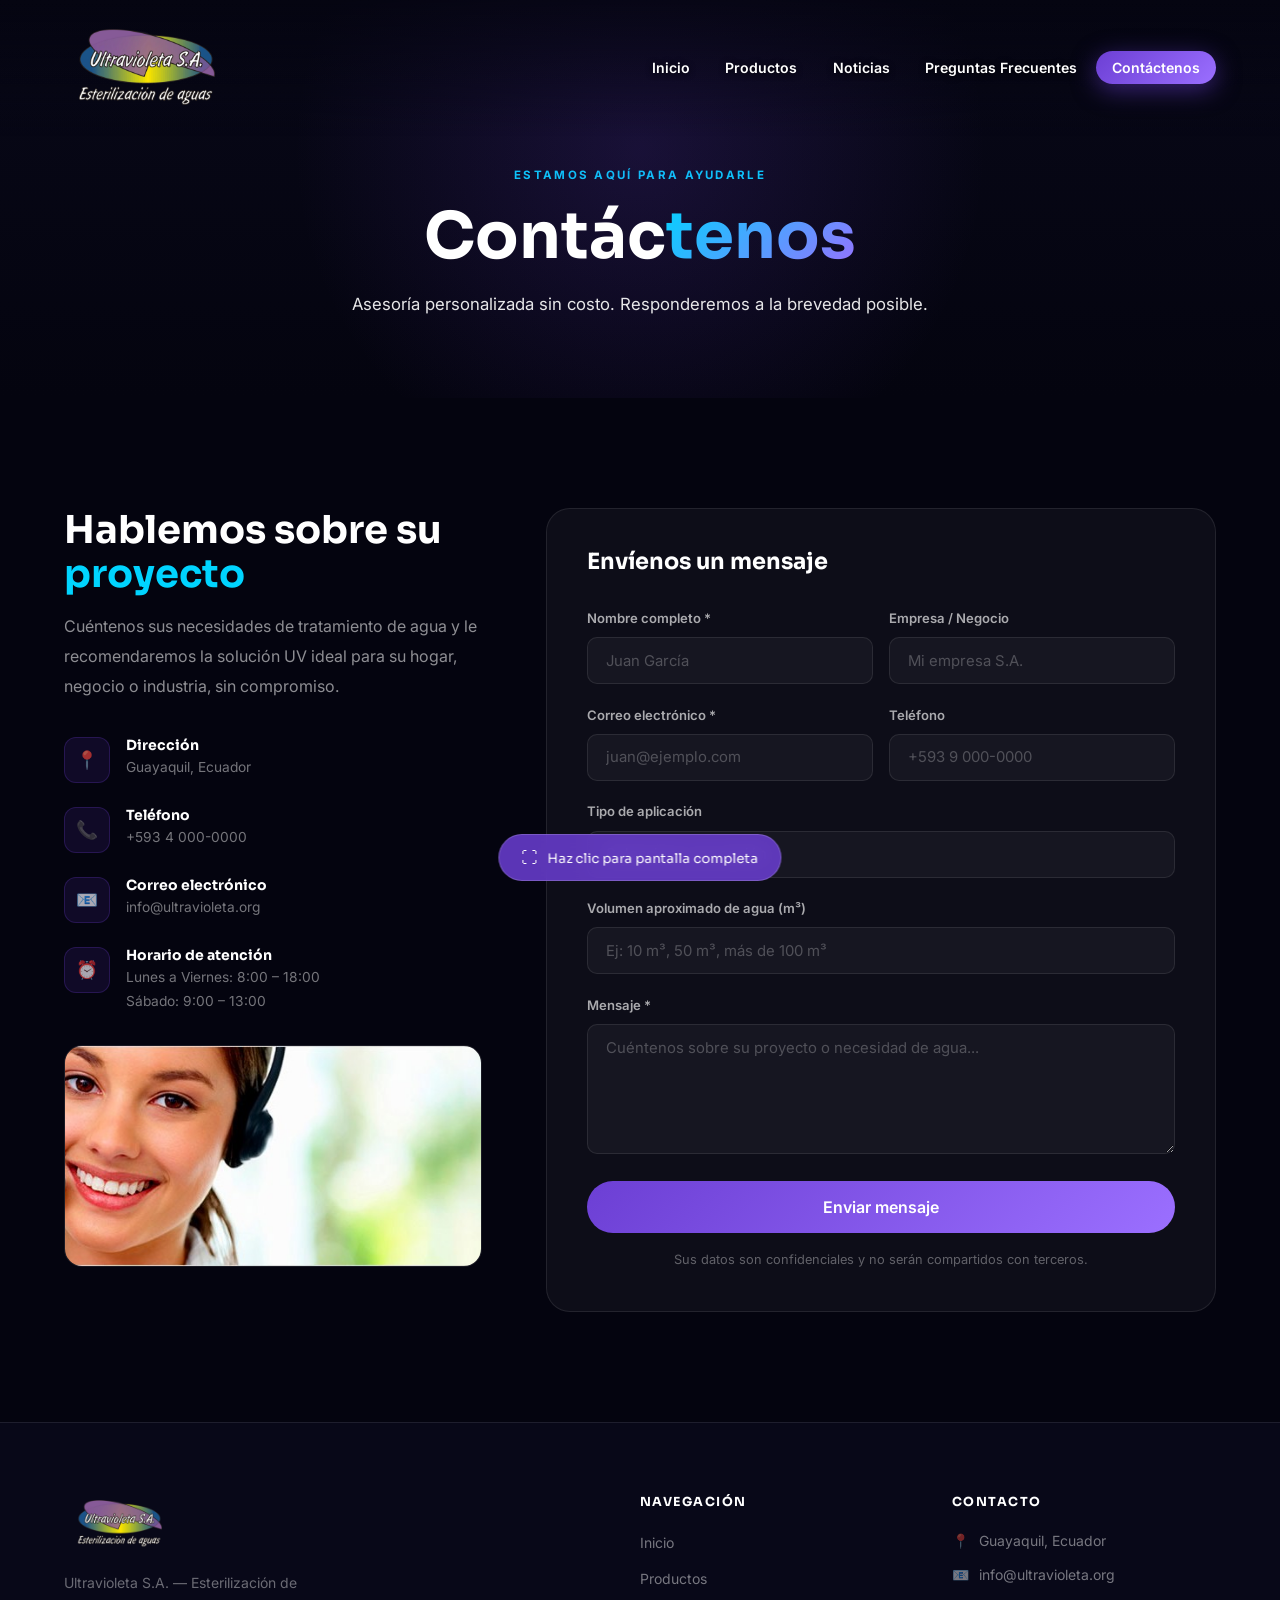
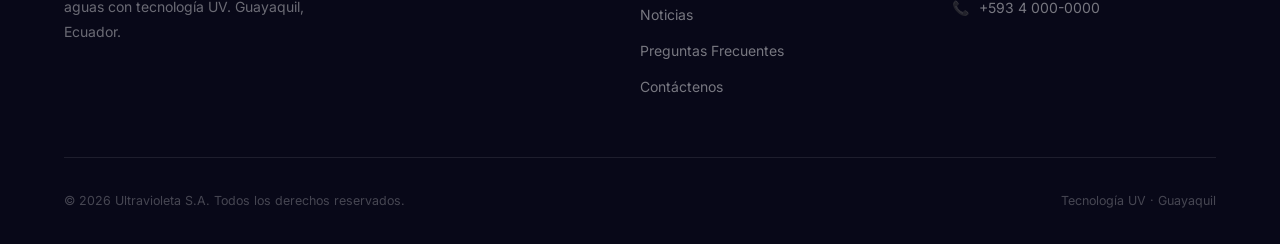
==== commit 84fc7230: "Eliminar todas las menciones de registro/patente en USA y Ecuador Co-Authored-By: Claude Sonnet 4.6 " ====
--- a/contacto.html
+++ b/contacto.html
@@ -180,7 +180,7 @@
         </div>
       </div>
       <div class="pie-fondo">
-        <p>© <span id="anio"></span> Ultravioleta S.A. Todos los derechos reservados. Tecnología UV registrada en USA &amp; Ecuador.</p>
+        <p>© <span id="anio"></span> Ultravioleta S.A. Todos los derechos reservados.</p>
         <p>Tecnología UV · Guayaquil</p>
       </div>
     </div>
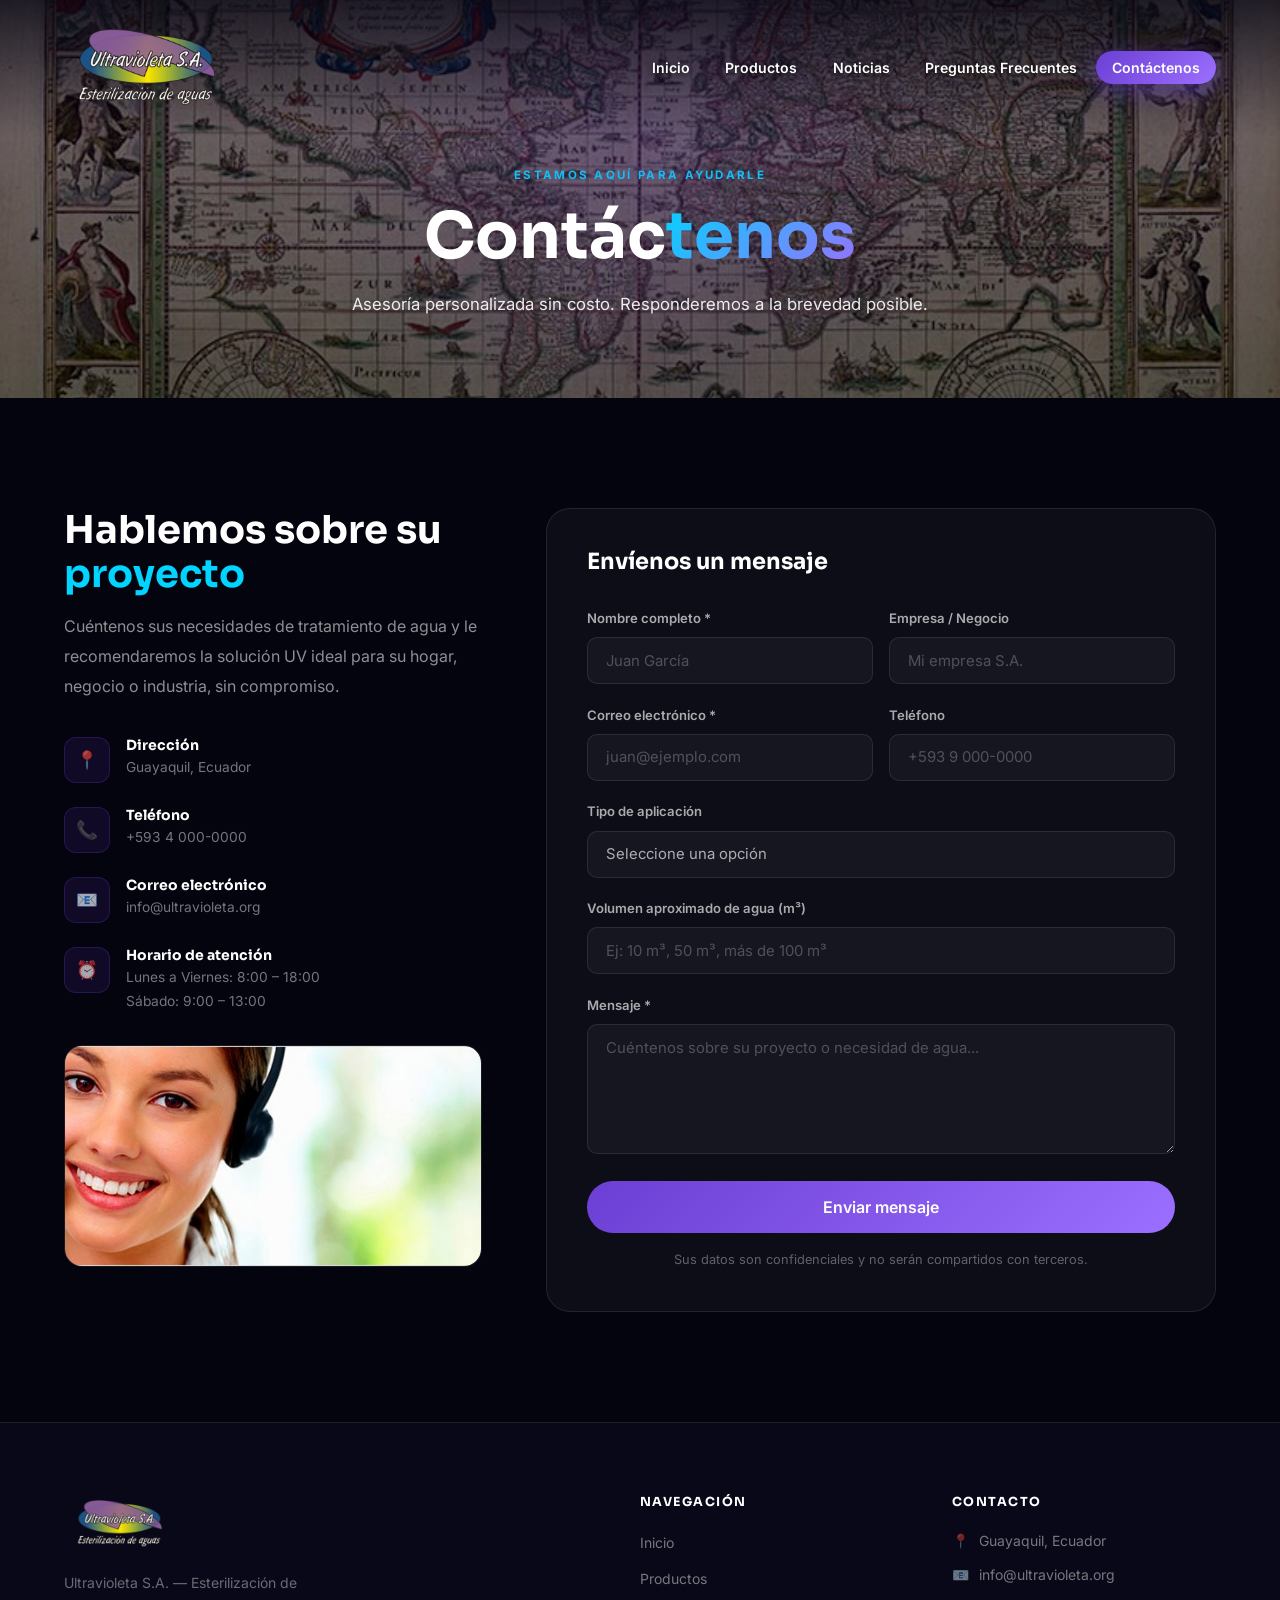
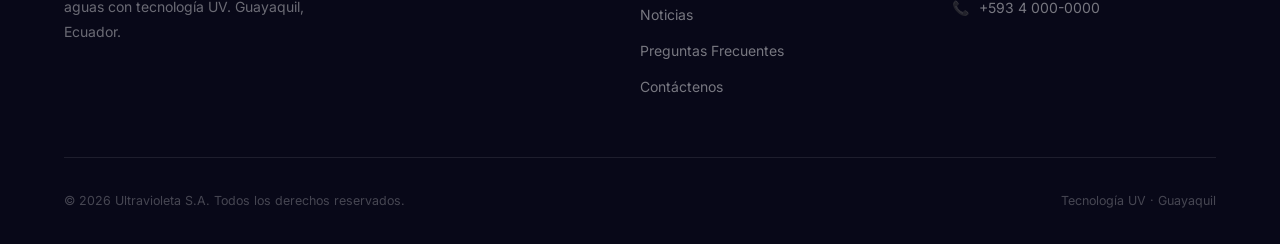
==== commit 1f473122: "Agregar mapa vintage Blaeu 1635 como banner de Contáctenos Co-Authored-By: Claude Sonnet 4.6 <norepl" ====
--- a/contacto.html
+++ b/contacto.html
@@ -32,7 +32,7 @@
   </nav>
 
   <!-- ENCABEZADO -->
-  <header class="encabezado-pagina">
+  <header class="encabezado-pagina" style="background:linear-gradient(180deg,rgba(10,0,30,.55) 0%,rgba(0,0,0,.65) 100%),url('imagenes/banner-contacto.jpg') center/cover no-repeat;">
     <span class="etiqueta">Estamos aquí para ayudarle</span>
     <h1>Contác<span class="acento-uv">tenos</span></h1>
     <p>Asesoría personalizada sin costo. Responderemos a la brevedad posible.</p>
--- a/css/estilos.css
+++ b/css/estilos.css
@@ -753,55 +753,3 @@
   .prod-foto-destacada { height:260px; }
   .grid-faq-intro    { grid-template-columns:1fr !important; }
 }
-
-/* ── Pantalla completa ── */
-#fs-aviso {
-  position: fixed;
-  bottom: 1.2rem;
-  left: 50%;
-  transform: translateX(-50%);
-  background: rgba(108,63,212,0.85);
-  backdrop-filter: blur(10px);
-  color: #fff;
-  font-family: 'Sora', sans-serif;
-  font-size: .82rem;
-  padding: .55rem 1.4rem;
-  border-radius: 50px;
-  border: 1px solid rgba(255,255,255,0.18);
-  cursor: pointer;
-  z-index: 9999;
-  animation: fs-pulso 2.5s ease-in-out infinite;
-  transition: opacity .4s, transform .4s;
-  white-space: nowrap;
-}
-#fs-aviso span { font-size: 1rem; margin-right: .4rem; }
-#fs-aviso.oculto { opacity: 0; pointer-events: none; transform: translateX(-50%) translateY(10px); }
-
-@keyframes fs-pulso {
-  0%,100% { box-shadow: 0 0 0 0 rgba(108,63,212,0.6); }
-  50%      { box-shadow: 0 0 0 8px rgba(108,63,212,0); }
-}
-
-#fs-salir {
-  position: fixed;
-  top: 1rem;
-  right: 1rem;
-  width: 2.4rem;
-  height: 2.4rem;
-  background: rgba(20,0,50,0.75);
-  backdrop-filter: blur(8px);
-  border: 1px solid rgba(255,255,255,0.2);
-  border-radius: 50%;
-  color: #fff;
-  font-size: 1rem;
-  cursor: pointer;
-  z-index: 9999;
-  opacity: 0;
-  pointer-events: none;
-  transition: opacity .3s, background .2s;
-  display: flex;
-  align-items: center;
-  justify-content: center;
-}
-#fs-salir.visible { opacity: 1; pointer-events: all; }
-#fs-salir:hover { background: rgba(108,63,212,0.85); }
